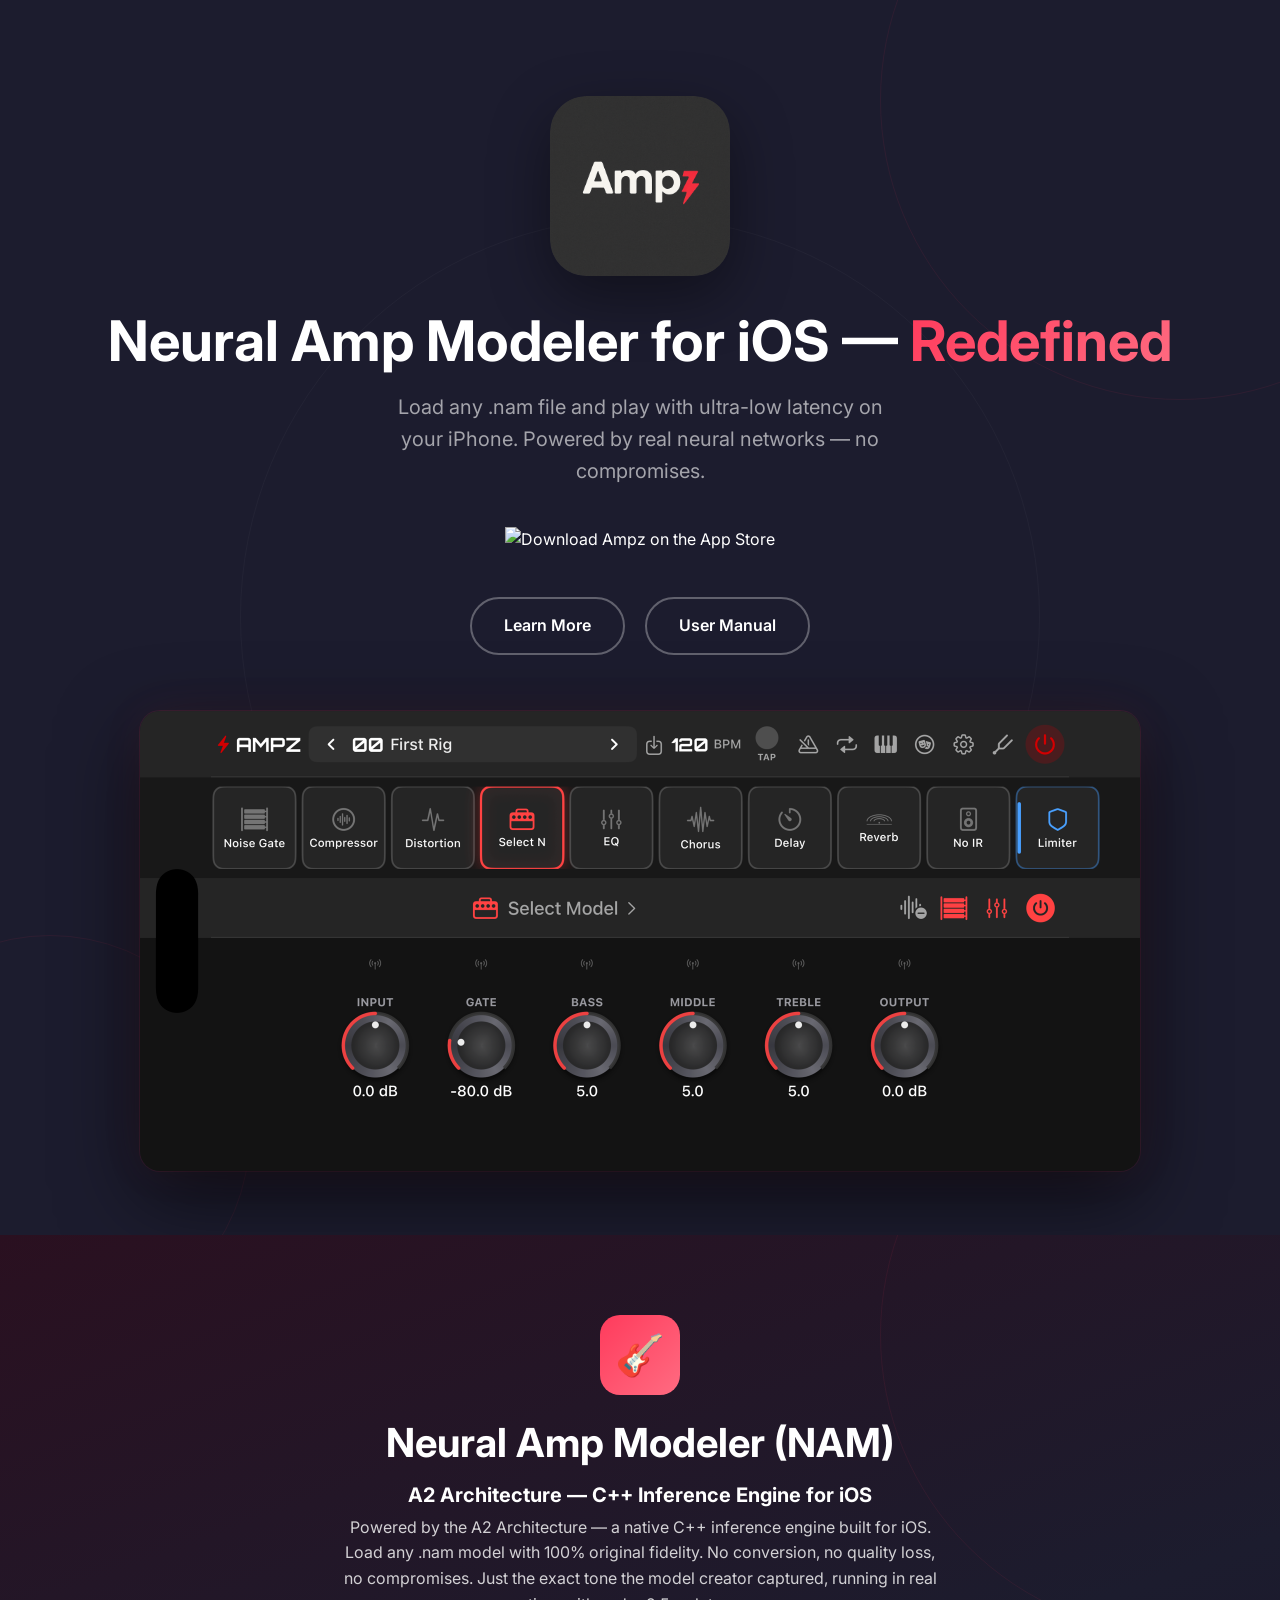
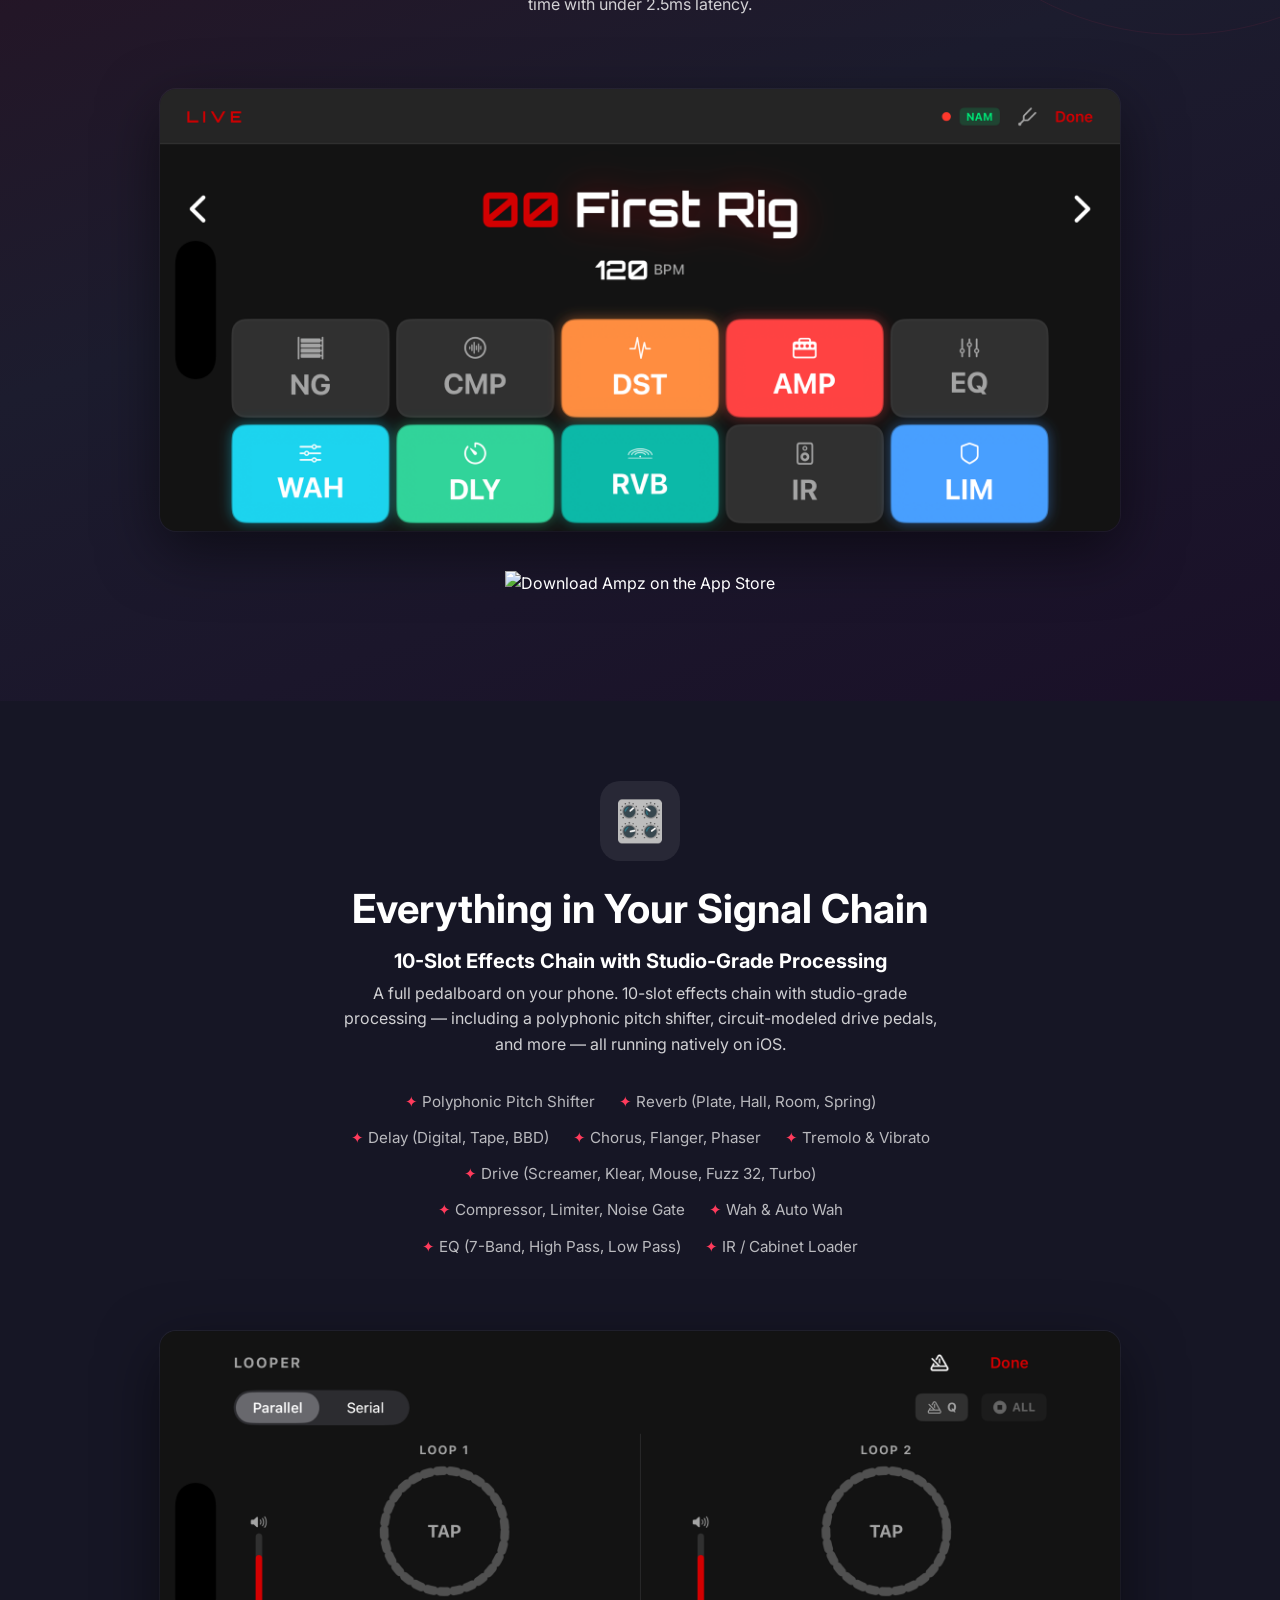
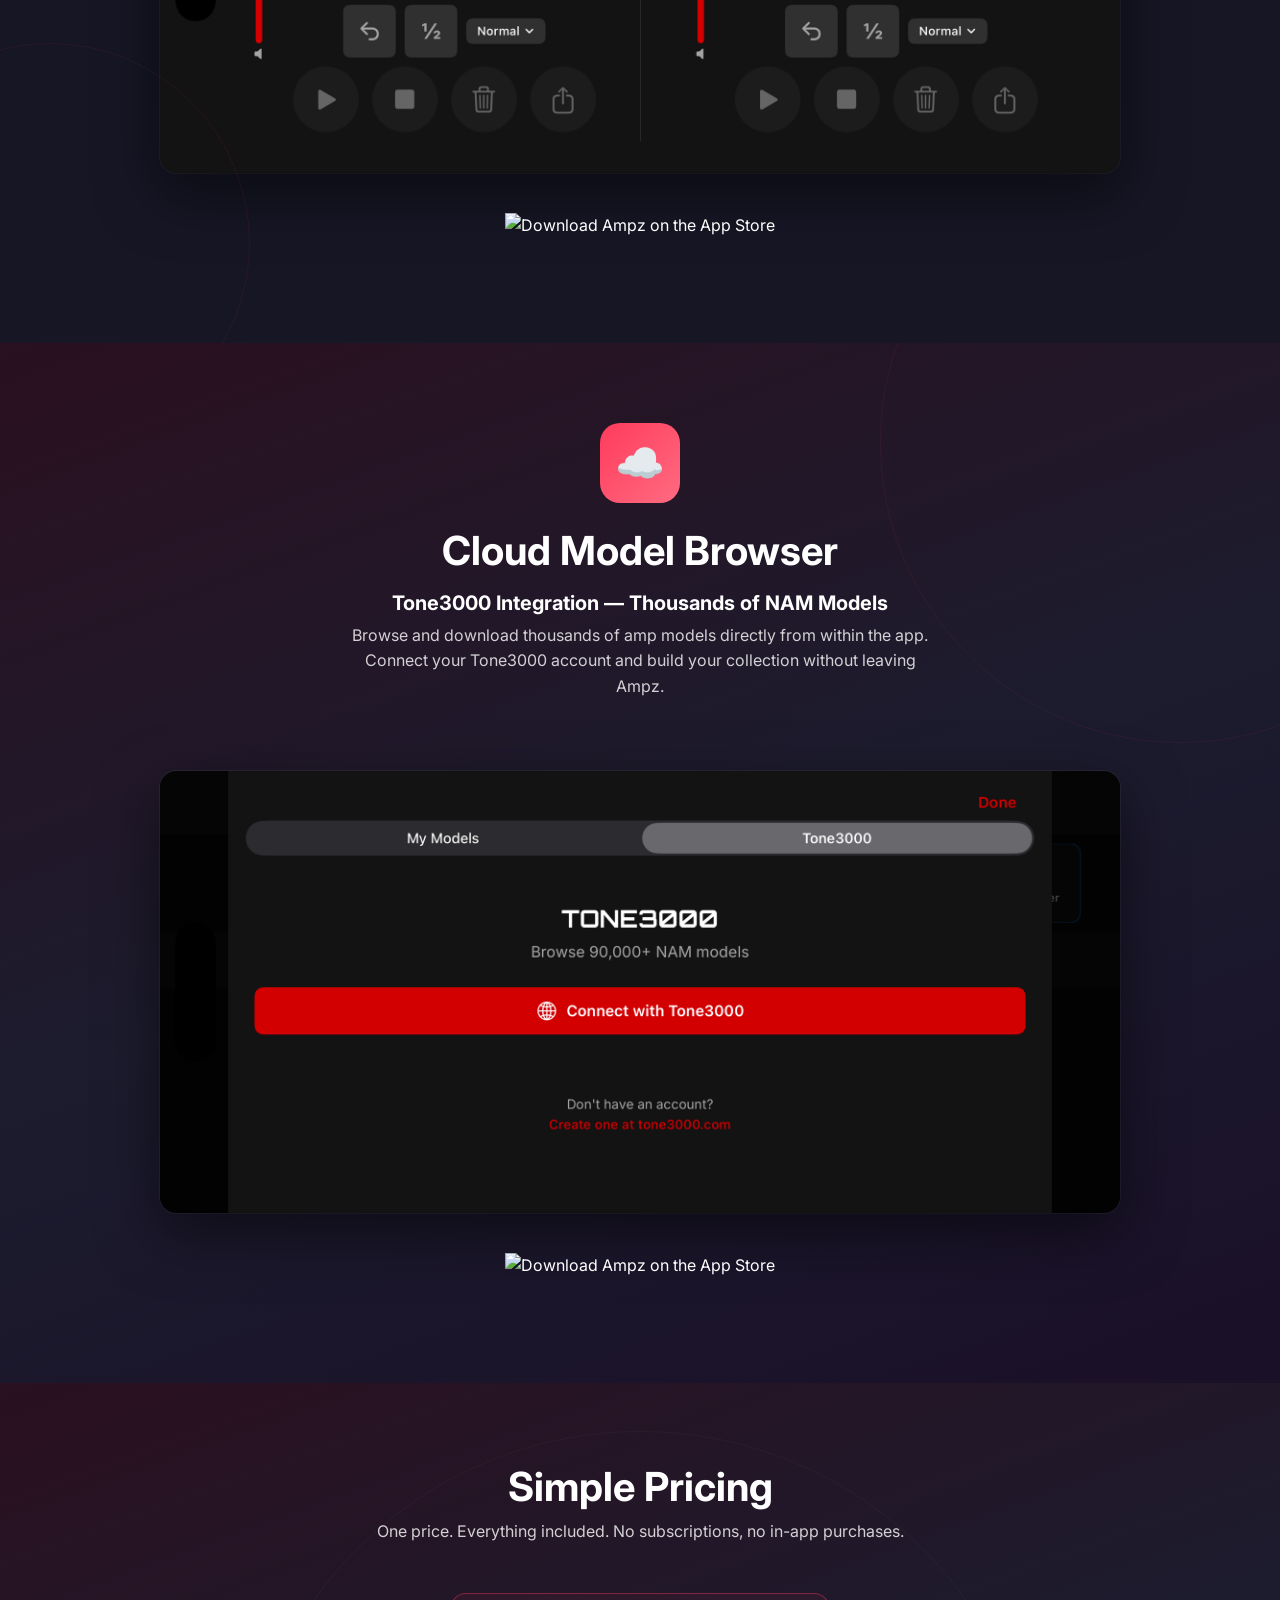
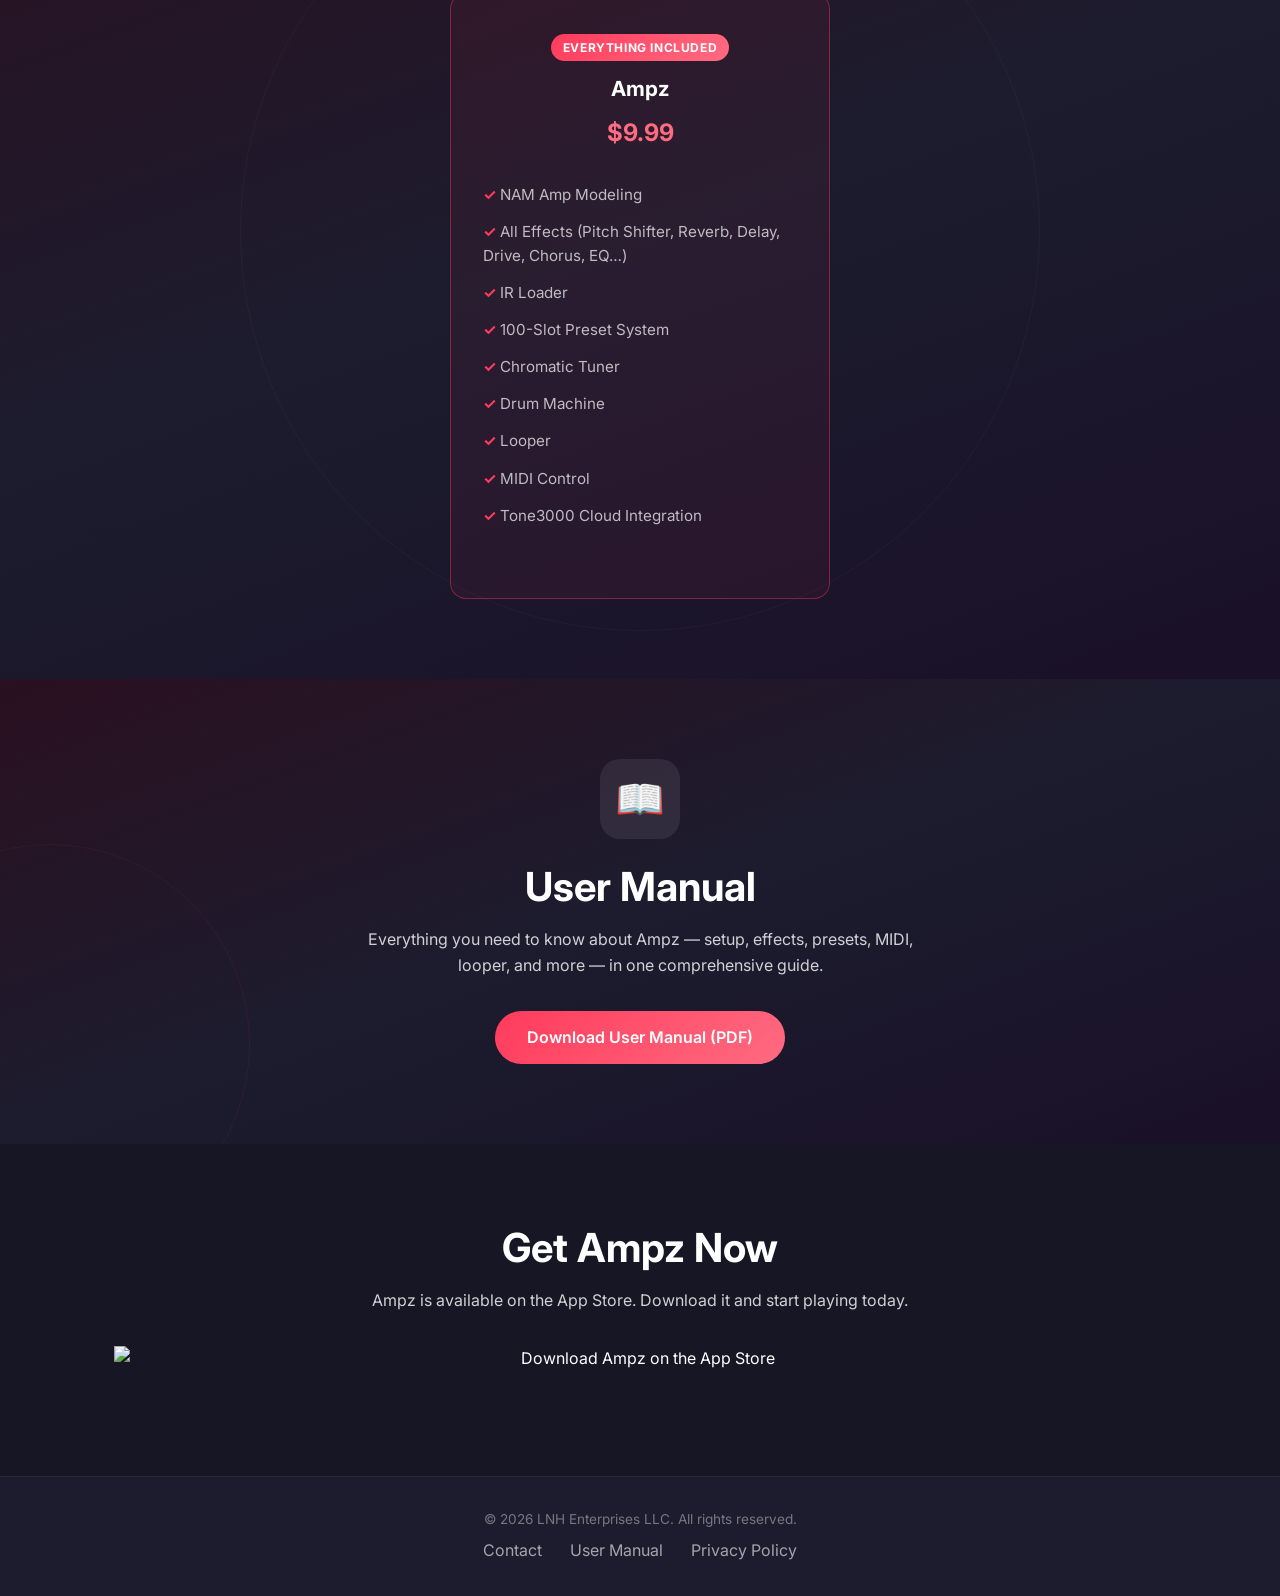
==== index.html @ 4de59033 "Replace all Coming Soon / Waitlist with App Store badge App is now live at https://apps.apple.com/us" ====
<!DOCTYPE html>
<html lang="en">
<head>
  <meta charset="UTF-8">
  <meta name="viewport" content="width=device-width, initial-scale=1.0">
  <title>Ampz — Neural Amp Modeler (NAM) for iOS</title>
  <meta name="description" content="Ampz brings the Neural Amp Modeler (NAM) to your iPhone. Load .nam files with ultra-low latency — real amp tones, real-time processing, no compromises. Available now on the App Store.">
  <link rel="canonical" href="https://www.ampz.app/">

  <!-- Open Graph -->
  <meta property="og:title" content="Ampz — Neural Amp Modeler (NAM) for iOS">
  <meta property="og:description" content="Run Neural Amp Modeler .nam files on your iPhone with ultra-low latency. Real amp tones, real-time processing. Available now on the App Store.">
  <meta property="og:type" content="website">
  <meta property="og:url" content="https://www.ampz.app/">
  <meta property="og:image" content="https://www.ampz.app/images/app-icon.png">
  <meta property="og:image:width" content="512">
  <meta property="og:image:height" content="512">
  <meta property="og:site_name" content="Ampz">

  <!-- Twitter Card -->
  <meta name="twitter:card" content="summary_large_image">
  <meta name="twitter:title" content="Ampz — Neural Amp Modeler (NAM) for iOS">
  <meta name="twitter:description" content="Run Neural Amp Modeler .nam files on your iPhone with ultra-low latency. Real amp tones, real-time processing. Available now on the App Store.">
  <meta name="twitter:image" content="https://www.ampz.app/images/app-icon.png">

  <!-- Structured Data -->
  <script type="application/ld+json">
  {
    "@context": "https://schema.org",
    "@type": "SoftwareApplication",
    "name": "Ampz",
    "operatingSystem": "iOS",
    "applicationCategory": "MultimediaApplication",
    "description": "Ampz is a Neural Amp Modeler (NAM) app for iPhone. Run .nam files in real time with sub-2.5ms latency. Full effects chain, presets, IR loader, and Tone3000 cloud integration.",
    "url": "https://www.ampz.app",
    "image": "https://www.ampz.app/images/app-icon.png",
    "author": {
      "@type": "Organization",
      "name": "LNH Enterprises LLC",
      "url": "https://www.ampz.app"
    },
    "offers": {
      "@type": "Offer",
      "availability": "https://schema.org/InStock",
      "url": "https://apps.apple.com/us/app/ampz-guitar/id6761513571",
      "price": "9.99",
      "priceCurrency": "USD"
    },
    "featureList": [
      "Neural Amp Modeler (NAM) with sub-2.5ms latency",
      "Polyphonic pitch shifter",
      "10-slot effects chain with studio-grade processing",
      "100-slot preset system",
      "IR/cabinet loader",
      "Tone3000 cloud integration",
      "Chromatic tuner",
      "MIDI control",
      "Drum machine",
      "Looper"
    ]
  }
  </script>

  <!-- Favicon -->
  <link rel="icon" type="image/x-icon" href="images/favicon.ico">
  <link rel="icon" type="image/png" sizes="32x32" href="images/favicon-32.png">
  <link rel="icon" type="image/png" sizes="16x16" href="images/favicon-16.png">
  <link rel="apple-touch-icon" href="images/apple-touch-icon.png">

  <!-- Fonts -->
  <link rel="preconnect" href="https://fonts.googleapis.com">
  <link rel="preconnect" href="https://fonts.gstatic.com" crossorigin>
  <link href="https://fonts.googleapis.com/css2?family=Inter:wght@400;600;700&display=swap" rel="stylesheet">

  <!-- Styles -->
  <link rel="stylesheet" href="css/style.css">
</head>
<body>

  <!-- ===== Header / Nav ===== -->
  <header>
    <nav aria-label="Main navigation">
      <a href="#features" class="sr-only">Skip to features</a>
    </nav>
  </header>

  <main>

  <!-- ===== Hero ===== -->
  <section class="hero">
    <div class="bg-circle bg-circle-1"></div>
    <div class="bg-circle bg-circle-2"></div>
    <div class="bg-circle bg-circle-3"></div>

    <div class="hero-content">
      <img src="images/app-icon.png" alt="Ampz — Neural Amp Modeler (NAM) iOS app icon" class="hero-logo">
      <h1>Neural Amp Modeler for iOS —&nbsp;<span class="accent">Redefined</span></h1>
      <p class="subtitle">Load any .nam file and play with ultra-low latency on your iPhone. Powered by real neural networks — no compromises.</p>
      <a href="https://apps.apple.com/us/app/ampz-guitar/id6761513571" target="_blank" style="display:inline-block; margin-bottom:12px;">
        <img src="https://developer.apple.com/assets/elements/badges/download-on-the-app-store.svg" alt="Download Ampz on the App Store" style="height:50px;">
      </a>
      <br>
      <a href="#features" class="btn btn-outline">Learn More</a>
      <a href="Ampz-User-Manual.pdf" class="btn btn-outline" target="_blank">User Manual</a>

      <div class="hero-screenshot">
        <img src="images/screenshots/main-view.png" alt="Ampz main interface showing 10-slot effects chain and NAM amp controls on iPhone" loading="eager" width="2000" height="920">
      </div>
    </div>
  </section>

  <!-- ===== Feature 1: NAM ===== -->
  <section id="features" class="feature feature-gradient">
    <div class="bg-circle bg-circle-1"></div>
    <div class="container">
      <div class="feature-icon">🎸</div>
      <h2>Neural Amp Modeler (NAM)</h2>
      <h3>A2 Architecture — C++ Inference Engine for iOS</h3>
      <p>Powered by the A2 Architecture — a native C++ inference engine built for iOS. Load any .nam model with 100% original fidelity. No conversion, no quality loss, no compromises. Just the exact tone the model creator captured, running in real time with under 2.5ms latency.</p>
      <div class="feature-screenshot">
        <img src="images/screenshots/performance-view.png" alt="Ampz performance view showing real-time latency meter and pedalboard grid" loading="lazy" width="2000" height="920">
      </div>
      <a href="https://apps.apple.com/us/app/ampz-guitar/id6761513571" target="_blank">
        <img src="https://developer.apple.com/assets/elements/badges/download-on-the-app-store.svg" alt="Download Ampz on the App Store" style="height:50px;">
      </a>
    </div>
  </section>

  <!-- ===== Feature 2: Signal Chain ===== -->
  <section class="feature feature-dark">
    <div class="bg-circle bg-circle-2"></div>
    <div class="container">
      <div class="feature-icon">🎛️</div>
      <h2>Everything in Your Signal Chain</h2>
      <h3>10-Slot Effects Chain with Studio-Grade Processing</h3>
      <p>A full pedalboard on your phone. 10-slot effects chain with studio-grade processing — including a polyphonic pitch shifter, circuit-modeled drive pedals, and more — all running natively on iOS.</p>
      <ul class="feature-list">
        <li>Polyphonic Pitch Shifter</li>
        <li>Reverb (Plate, Hall, Room, Spring)</li>
        <li>Delay (Digital, Tape, BBD)</li>
        <li>Chorus, Flanger, Phaser</li>
        <li>Tremolo &amp; Vibrato</li>
        <li>Drive (Screamer, Klear, Mouse, Fuzz 32, Turbo)</li>
        <li>Compressor, Limiter, Noise Gate</li>
        <li>Wah &amp; Auto Wah</li>
        <li>EQ (7-Band, High Pass, Low Pass)</li>
        <li>IR / Cabinet Loader</li>
      </ul>
      <div class="feature-screenshot">
        <img src="images/screenshots/looper-main-view.png" alt="Ampz looper with dual circular waveform display for recording and overdubbing" loading="lazy" width="2000" height="920">
      </div>
      <a href="https://apps.apple.com/us/app/ampz-guitar/id6761513571" target="_blank">
        <img src="https://developer.apple.com/assets/elements/badges/download-on-the-app-store.svg" alt="Download Ampz on the App Store" style="height:50px;">
      </a>
    </div>
  </section>

  <!-- ===== Feature 3: Tone3000 Cloud ===== -->
  <section class="feature feature-gradient">
    <div class="bg-circle bg-circle-1"></div>
    <div class="container">
      <div class="feature-icon">☁️</div>
      <h2>Cloud Model Browser</h2>
      <h3>Tone3000 Integration — Thousands of NAM Models</h3>
      <p>Browse and download thousands of amp models directly from within the app. Connect your Tone3000 account and build your collection without leaving Ampz.</p>
      <div class="feature-screenshot">
        <img src="images/screenshots/tone-3000-nam-login.png" alt="Ampz in-app Tone3000 browser for downloading NAM models and impulse responses" loading="lazy" width="2000" height="920">
      </div>
      <a href="https://apps.apple.com/us/app/ampz-guitar/id6761513571" target="_blank">
        <img src="https://developer.apple.com/assets/elements/badges/download-on-the-app-store.svg" alt="Download Ampz on the App Store" style="height:50px;">
      </a>
    </div>
  </section>

  <!-- ===== Pricing ===== -->
  <section class="pricing">
    <div class="bg-circle bg-circle-3"></div>
    <div class="container">
      <h2>Simple Pricing</h2>
      <p>One price. Everything included. No subscriptions, no in-app purchases.</p>

      <div class="pricing-grid">
        <div class="pricing-card featured">
          <span class="badge">Everything Included</span>
          <h3>Ampz</h3>
          <div class="price">$9.99</div>
          <ul>
            <li>NAM Amp Modeling</li>
            <li>All Effects (Pitch Shifter, Reverb, Delay, Drive, Chorus, EQ…)</li>
            <li>IR Loader</li>
            <li>100-Slot Preset System</li>
            <li>Chromatic Tuner</li>
            <li>Drum Machine</li>
            <li>Looper</li>
            <li>MIDI Control</li>
            <li>Tone3000 Cloud Integration</li>
          </ul>
        </div>
      </div>
    </div>
  </section>

  <!-- ===== User Manual ===== -->
  <section id="manual" class="manual">
    <div class="bg-circle bg-circle-2"></div>
    <div class="container">
      <div class="feature-icon">📖</div>
      <h2>User Manual</h2>
      <p>Everything you need to know about Ampz — setup, effects, presets, MIDI, looper, and more — in one comprehensive guide.</p>
      <a href="Ampz-User-Manual.pdf" class="btn btn-primary" target="_blank">Download User Manual (PDF)</a>
    </div>
  </section>

  <!-- ===== CTA ===== -->
  <section class="cta">
    <div class="container">
      <h2>Get Ampz Now</h2>
      <p>Ampz is available on the App Store. Download it and start playing today.</p>
      <a href="https://apps.apple.com/us/app/ampz-guitar/id6761513571" target="_blank">
        <img src="https://developer.apple.com/assets/elements/badges/download-on-the-app-store.svg" alt="Download Ampz on the App Store" style="height:50px;">
      </a>
    </div>
  </section>

  </main>

  <!-- ===== Footer ===== -->
  <footer class="footer">
    <p>&copy; 2026 LNH Enterprises LLC. All rights reserved.</p>
    <nav class="footer-links" aria-label="Footer navigation">
      <a href="mailto:jonathan@ampz.app">Contact</a>
      <a href="Ampz-User-Manual.pdf" target="_blank">User Manual</a>
      <a href="privacy.html">Privacy Policy</a>
    </nav>
  </footer>

</body>
</html>
---- css/style.css ----
/* ===== Screen Reader Only (SEO/Accessibility) ===== */
.sr-only {
  position: absolute;
  width: 1px;
  height: 1px;
  padding: 0;
  margin: -1px;
  overflow: hidden;
  clip: rect(0, 0, 0, 0);
  white-space: nowrap;
  border: 0;
}

/* ===== Reset & Base ===== */
*, *::before, *::after {
  margin: 0;
  padding: 0;
  box-sizing: border-box;
}

html {
  scroll-behavior: smooth;
  -webkit-text-size-adjust: 100%;
}

body {
  font-family: 'Inter', -apple-system, BlinkMacSystemFont, 'Segoe UI', sans-serif;
  background: #1C1C2E;
  color: #ffffff;
  line-height: 1.6;
  overflow-x: hidden;
}

a {
  color: inherit;
  text-decoration: none;
}

img {
  max-width: 100%;
  height: auto;
  display: block;
}

/* ===== Typography ===== */
h1, h2, h3 {
  font-weight: 700;
  line-height: 1.2;
}

h1 {
  font-size: clamp(2rem, 5vw, 3.5rem);
}

h2 {
  font-size: clamp(1.5rem, 4vw, 2.5rem);
  margin-bottom: 1rem;
}

h3 {
  font-size: 1.25rem;
  margin-bottom: 0.5rem;
}

p {
  color: rgba(255, 255, 255, 0.8);
  max-width: 600px;
}

/* ===== Layout ===== */
.container {
  max-width: 1100px;
  margin: 0 auto;
  padding: 0 1.5rem;
}

section {
  position: relative;
  padding: 5rem 0;
  overflow: hidden;
}

/* ===== Decorative Background Circles ===== */
.bg-circle {
  position: absolute;
  border-radius: 50%;
  border: 1px solid rgba(255, 59, 92, 0.08);
  pointer-events: none;
}

.bg-circle-1 {
  width: 600px;
  height: 600px;
  top: -200px;
  right: -200px;
}

.bg-circle-2 {
  width: 400px;
  height: 400px;
  bottom: -100px;
  left: -150px;
}

.bg-circle-3 {
  width: 800px;
  height: 800px;
  top: 50%;
  left: 50%;
  transform: translate(-50%, -50%);
  border-color: rgba(255, 255, 255, 0.03);
}

/* ===== Buttons ===== */
.btn {
  display: inline-block;
  padding: 0.875rem 2rem;
  border-radius: 50px;
  font-weight: 600;
  font-size: 1rem;
  transition: transform 0.2s, box-shadow 0.2s;
  cursor: pointer;
  border: none;
}

.btn:hover {
  transform: translateY(-2px);
  box-shadow: 0 8px 25px rgba(255, 59, 92, 0.3);
}

.btn-primary {
  background: linear-gradient(135deg, #FF3B5C, #FF6B81);
  color: #fff;
}

.btn-outline {
  background: transparent;
  border: 2px solid rgba(255, 255, 255, 0.3);
  color: #fff;
}

.btn-outline:hover {
  border-color: #FF3B5C;
  box-shadow: 0 8px 25px rgba(255, 59, 92, 0.15);
}

/* ===== Hero Section ===== */
.hero {
  min-height: 100vh;
  display: flex;
  align-items: center;
  justify-content: center;
  text-align: center;
  padding: 6rem 1.5rem 4rem;
}

.hero-content {
  position: relative;
  z-index: 1;
}

.hero-logo {
  width: 180px;
  height: auto;
  margin: 0 auto 2rem;
  border-radius: 36px;
  box-shadow: 0 20px 60px rgba(0, 0, 0, 0.4);
}

.hero h1 {
  margin-bottom: 1rem;
}

.hero h1 .accent {
  background: linear-gradient(135deg, #FF3B5C, #FF6B81);
  -webkit-background-clip: text;
  -webkit-text-fill-color: transparent;
  background-clip: text;
}

.hero .subtitle {
  font-size: clamp(1rem, 2.5vw, 1.25rem);
  color: rgba(255, 255, 255, 0.6);
  margin-bottom: 2.5rem;
  max-width: 500px;
  margin-left: auto;
  margin-right: auto;
}

.hero .btn {
  margin: 0.5rem;
}

/* ===== Feature Sections ===== */
.feature {
  text-align: center;
}

.feature .container {
  display: flex;
  flex-direction: column;
  align-items: center;
}

.feature-icon {
  width: 80px;
  height: 80px;
  border-radius: 20px;
  display: flex;
  align-items: center;
  justify-content: center;
  margin-bottom: 1.5rem;
  font-size: 2.5rem;
}

.feature p {
  margin: 0 auto 2rem;
  text-align: center;
}

/* Feature — Red gradient background */
.feature-gradient {
  background: linear-gradient(160deg, #2a1020 0%, #1C1C2E 50%, #1a1028 100%);
}

.feature-gradient .feature-icon {
  background: linear-gradient(135deg, #FF3B5C, #FF6B81);
}

/* Feature — Dark background */
.feature-dark {
  background: #161625;
}

.feature-dark .feature-icon {
  background: rgba(255, 255, 255, 0.08);
}

.feature-list {
  list-style: none;
  display: flex;
  flex-wrap: wrap;
  justify-content: center;
  gap: 0.75rem 1.5rem;
  margin-bottom: 2rem;
  max-width: 600px;
}

.feature-list li {
  color: rgba(255, 255, 255, 0.7);
  font-size: 0.95rem;
}

.feature-list li::before {
  content: "✦ ";
  color: #FF3B5C;
}

/* ===== Pricing Section ===== */
.pricing {
  background: linear-gradient(160deg, #2a1020 0%, #1C1C2E 50%, #1a1028 100%);
  text-align: center;
}

.pricing h2 {
  margin-bottom: 0.5rem;
}

.pricing > .container > p {
  margin: 0 auto 3rem;
  text-align: center;
}

.pricing-grid {
  display: flex;
  justify-content: center;
  gap: 1.5rem;
  max-width: 700px;
  margin: 0 auto;
}

.pricing-card {
  flex: 0 1 380px;
  background: rgba(255, 255, 255, 0.04);
  border: 1px solid rgba(255, 255, 255, 0.08);
  border-radius: 16px;
  padding: 2.5rem 2rem;
  transition: border-color 0.3s;
}

.pricing-card:hover {
  border-color: rgba(255, 59, 92, 0.3);
}

.pricing-card.featured {
  border-color: rgba(255, 59, 92, 0.4);
  background: rgba(255, 59, 92, 0.06);
}

.pricing-card h3 {
  font-size: 1.3rem;
  margin-bottom: 0.75rem;
}

.pricing-card .price {
  font-size: 1.5rem;
  font-weight: 700;
  color: #FF6B81;
  margin-bottom: 1.5rem;
}

.pricing-card ul {
  list-style: none;
  text-align: left;
  margin-bottom: 1.5rem;
}

.pricing-card ul li {
  padding: 0.4rem 0;
  color: rgba(255, 255, 255, 0.7);
  font-size: 0.95rem;
}

.pricing-card ul li::before {
  content: "✓ ";
  color: #FF3B5C;
  font-weight: 700;
}

.pricing-card .badge {
  display: inline-block;
  background: linear-gradient(135deg, #FF3B5C, #FF6B81);
  color: #fff;
  font-size: 0.75rem;
  font-weight: 700;
  padding: 0.25rem 0.75rem;
  border-radius: 50px;
  text-transform: uppercase;
  letter-spacing: 0.05em;
  margin-bottom: 1rem;
}

/* ===== User Manual Section ===== */
.manual {
  text-align: center;
  background: linear-gradient(160deg, #2a1020 0%, #1C1C2E 50%, #1a1028 100%);
}

.manual .container {
  display: flex;
  flex-direction: column;
  align-items: center;
}

.manual .feature-icon {
  background: rgba(255, 255, 255, 0.08);
}

.manual p {
  margin: 0 auto 2rem;
  text-align: center;
}

/* ===== CTA Section ===== */
.cta {
  text-align: center;
  padding: 5rem 1.5rem;
  background: #161625;
}

.cta h2 {
  margin-bottom: 1rem;
}

.cta p {
  margin: 0 auto 2rem;
  text-align: center;
}

/* ===== Footer ===== */
.footer {
  text-align: center;
  padding: 2rem 1.5rem;
  border-top: 1px solid rgba(255, 255, 255, 0.06);
  background: #1C1C2E;
}

.footer p {
  font-size: 0.85rem;
  color: rgba(255, 255, 255, 0.4);
  margin: 0 auto;
}

.footer a {
  color: rgba(255, 255, 255, 0.6);
  transition: color 0.2s;
}

.footer a:hover {
  color: #FF6B81;
}

.footer .footer-links {
  margin-top: 0.5rem;
}

.footer .footer-links a {
  margin: 0 0.75rem;
}

/* ===== Privacy Policy Page ===== */
.privacy-page {
  padding: 4rem 1.5rem;
  min-height: 100vh;
}

.privacy-page h1 {
  margin-bottom: 0.5rem;
}

.privacy-page .effective-date {
  color: rgba(255, 255, 255, 0.4);
  font-size: 0.9rem;
  margin-bottom: 3rem;
}

.privacy-page h2 {
  font-size: 1.4rem;
  margin-top: 2.5rem;
  margin-bottom: 0.75rem;
}

.privacy-page p,
.privacy-page li {
  color: rgba(255, 255, 255, 0.75);
  max-width: 700px;
  margin-bottom: 1rem;
}

.privacy-page ul {
  padding-left: 1.5rem;
  margin-bottom: 1rem;
}

.privacy-page a {
  color: #FF6B81;
}

.privacy-page a:hover {
  text-decoration: underline;
}

.back-link {
  display: inline-block;
  margin-bottom: 2rem;
  color: rgba(255, 255, 255, 0.5);
  font-size: 0.9rem;
}

.back-link:hover {
  color: #FF6B81;
}

/* ===== Screenshot Styling ===== */
.hero-screenshot,
.feature-screenshot {
  width: 100%;
  max-width: 960px;
  margin: 2.5rem auto;
}

.hero-screenshot img,
.feature-screenshot img {
  width: 100%;
  height: auto;
  border-radius: 16px;
  box-shadow:
    0 20px 60px rgba(0, 0, 0, 0.5),
    0 0 0 1px rgba(255, 255, 255, 0.06);
}

.hero-screenshot {
  max-width: 1000px;
  margin-top: 3rem;
  margin-bottom: 0;
}

.hero-screenshot img {
  border-radius: 20px;
  box-shadow:
    0 25px 80px rgba(0, 0, 0, 0.6),
    0 0 40px rgba(255, 59, 92, 0.08),
    0 0 0 1px rgba(255, 59, 92, 0.12);
}

/* ===== Responsive ===== */
@media (max-width: 768px) {
  section {
    padding: 3.5rem 0;
  }

  .hero {
    min-height: auto;
    padding: 5rem 1.5rem 3rem;
  }

  .hero-logo {
    width: 130px;
    border-radius: 28px;
  }

  .pricing-grid {
    grid-template-columns: 1fr;
    max-width: 400px;
  }

  .feature-list {
    flex-direction: column;
    align-items: center;
  }

  .hero-screenshot,
  .feature-screenshot {
    margin: 1.5rem auto;
  }

  .hero-screenshot img,
  .feature-screenshot img {
    border-radius: 12px;
  }
}
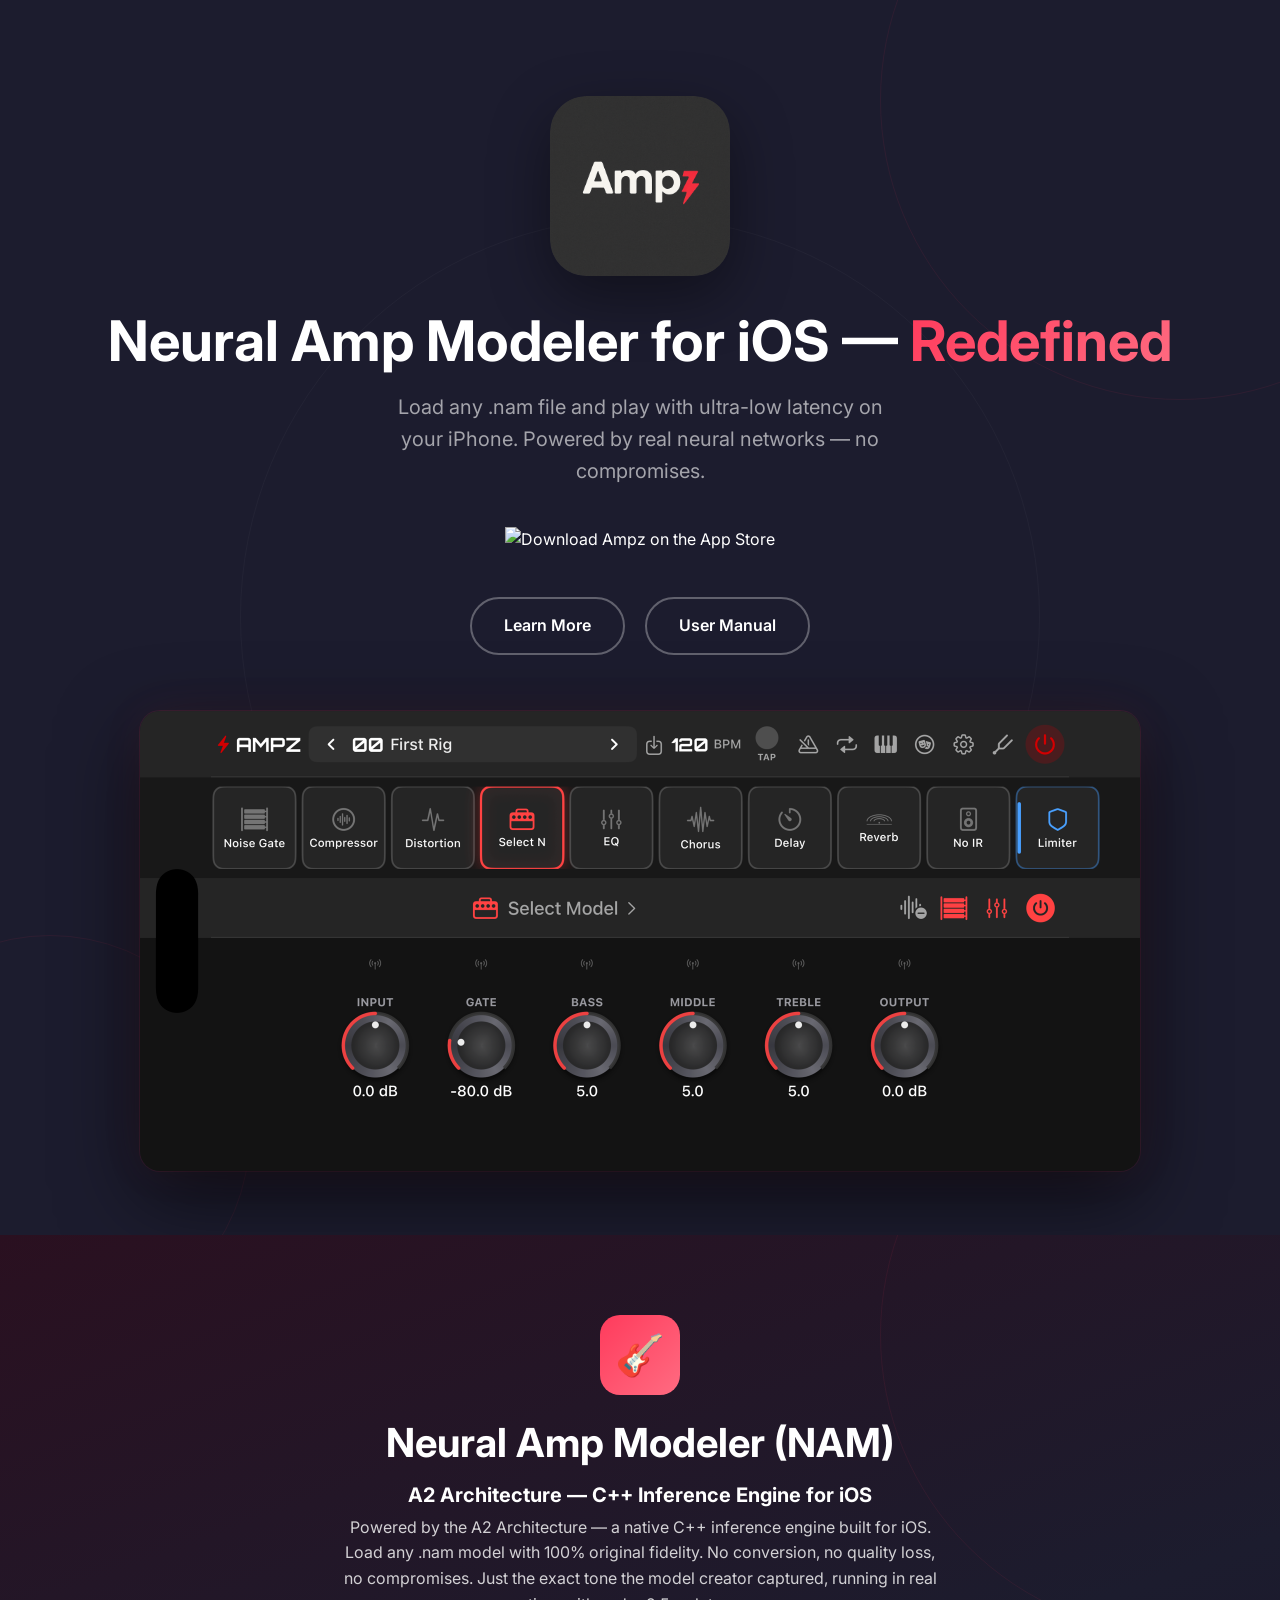
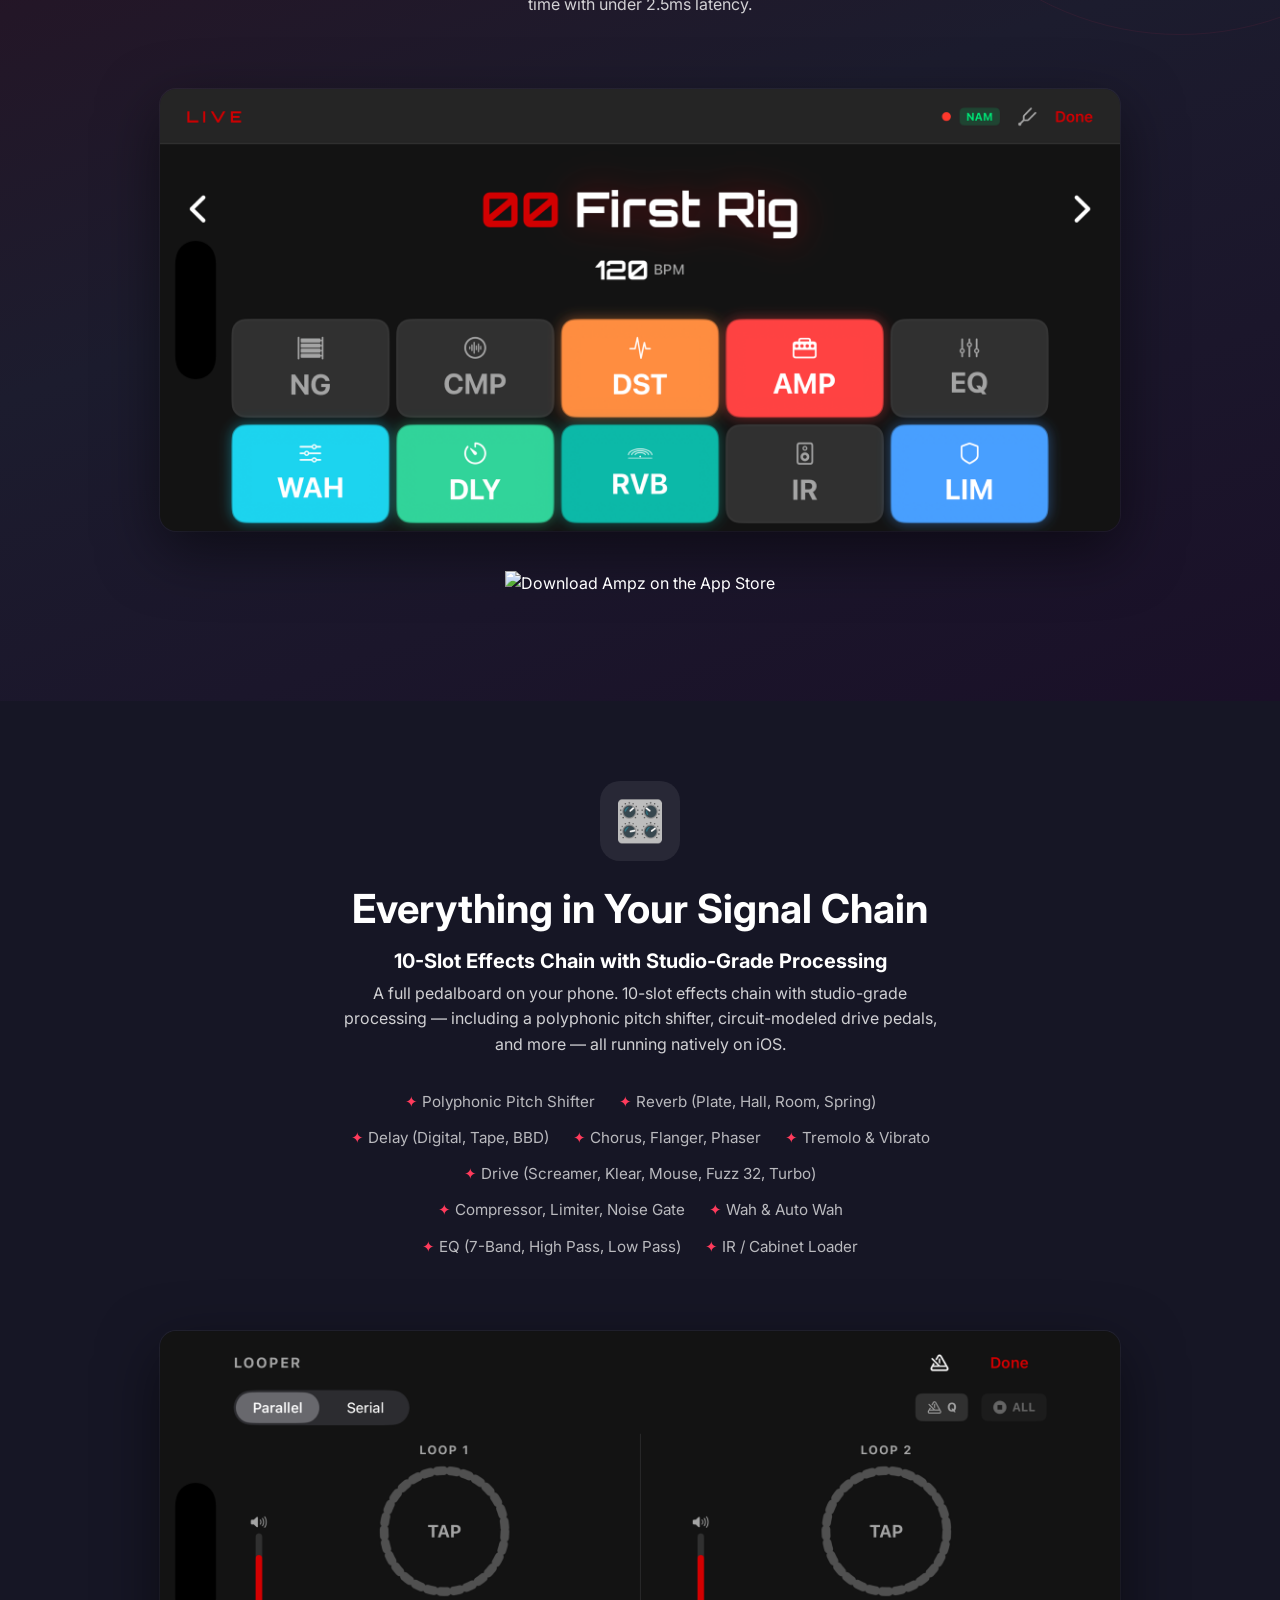
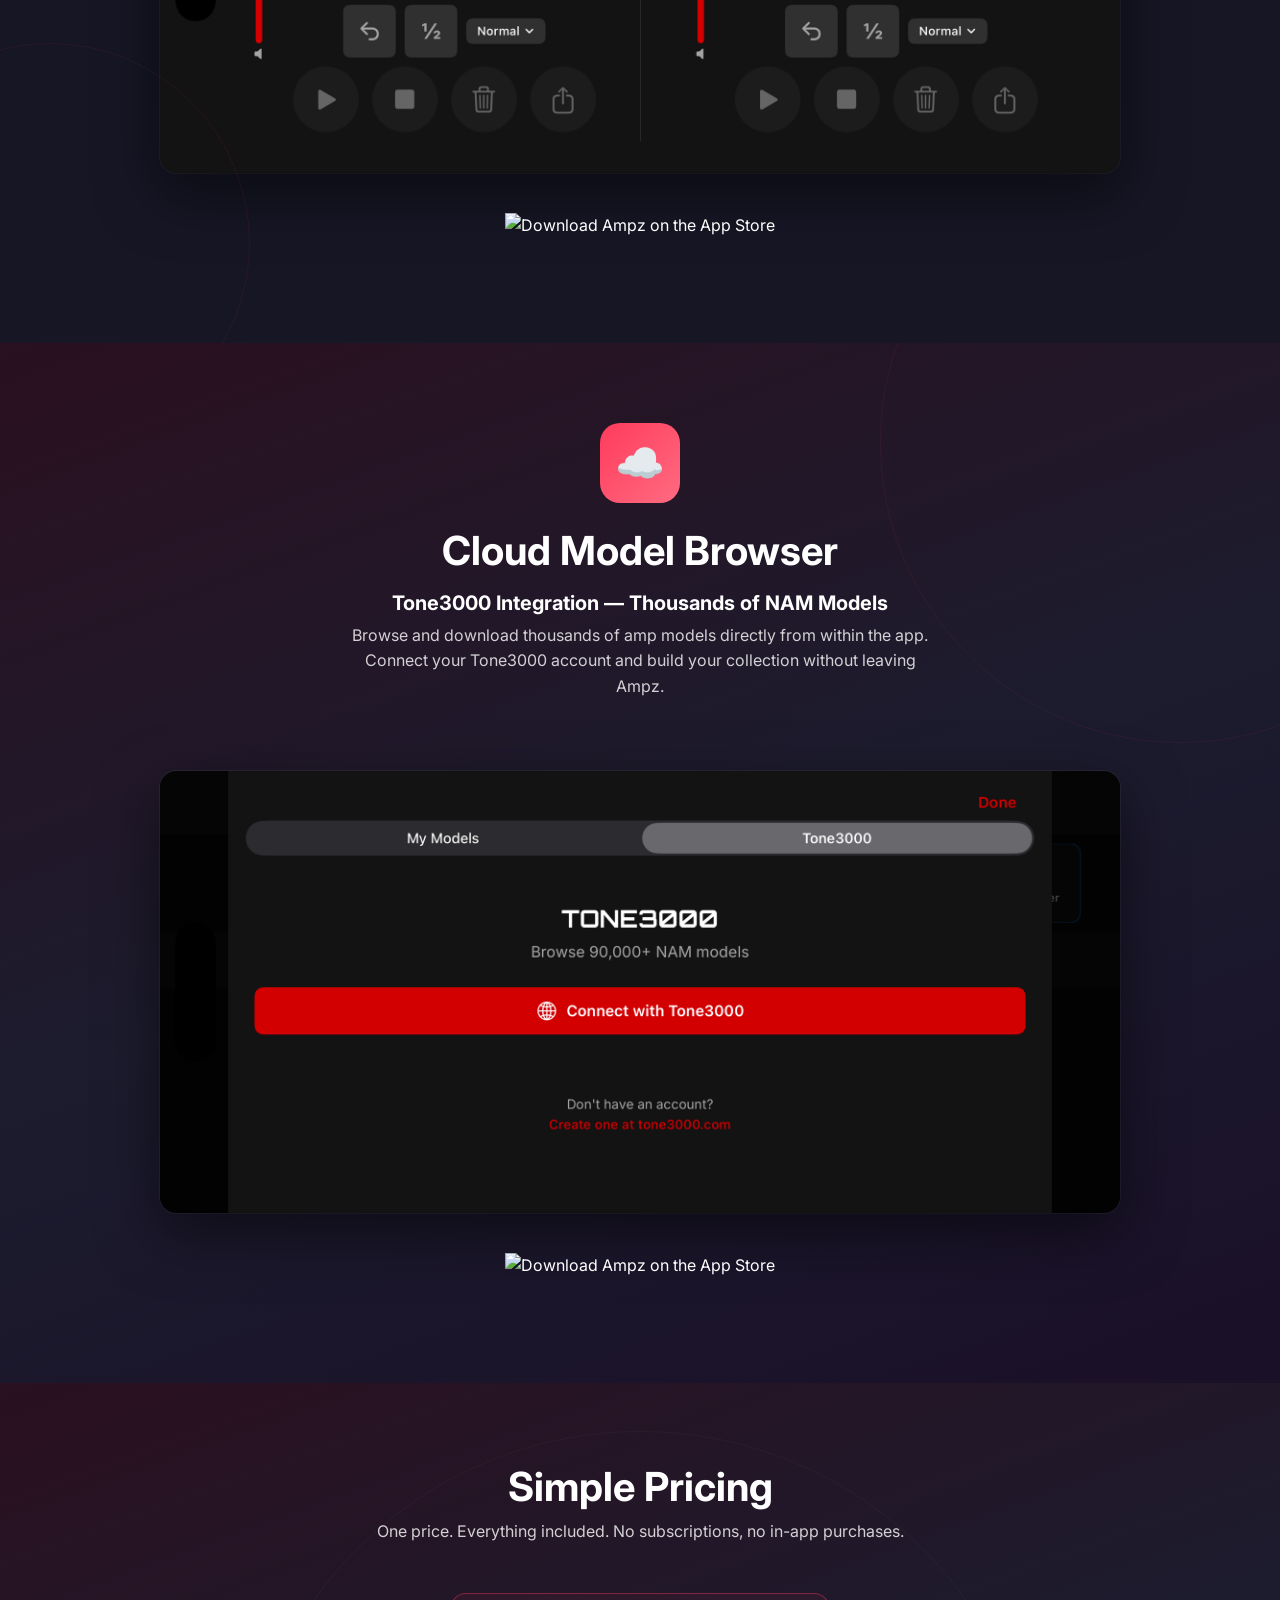
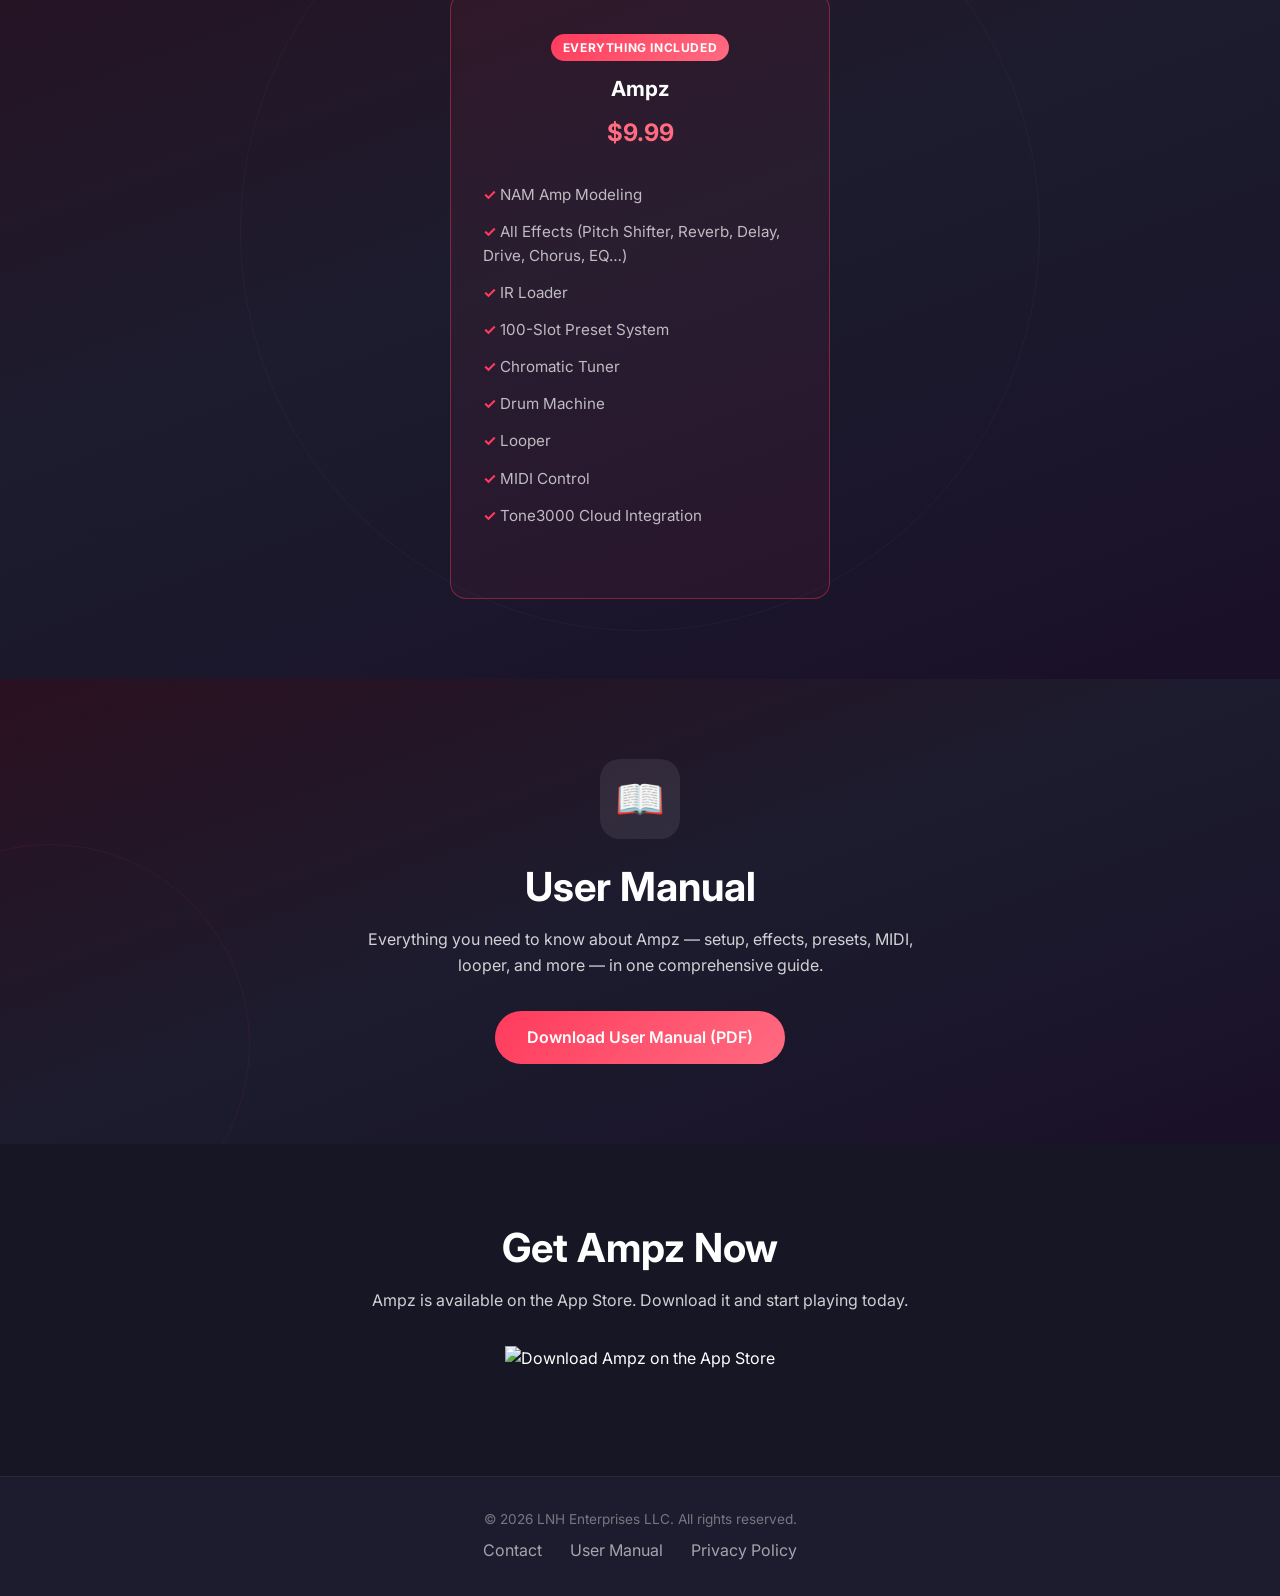
==== commit 21c1b800: "Fix CTA App Store badge centering Co-Authored-By: Claude Opus 4.6 (1M context) <noreply@anthropic.co" ====
--- a/index.html
+++ b/index.html
@@ -216,8 +216,8 @@
     <div class="container">
       <h2>Get Ampz Now</h2>
       <p>Ampz is available on the App Store. Download it and start playing today.</p>
-      <a href="https://apps.apple.com/us/app/ampz-guitar/id6761513571" target="_blank">
-        <img src="https://developer.apple.com/assets/elements/badges/download-on-the-app-store.svg" alt="Download Ampz on the App Store" style="height:50px;">
+      <a href="https://apps.apple.com/us/app/ampz-guitar/id6761513571" target="_blank" style="display:block; text-align:center; margin:0 auto;">
+        <img src="https://developer.apple.com/assets/elements/badges/download-on-the-app-store.svg" alt="Download Ampz on the App Store" style="height:50px; display:inline-block;">
       </a>
     </div>
   </section>
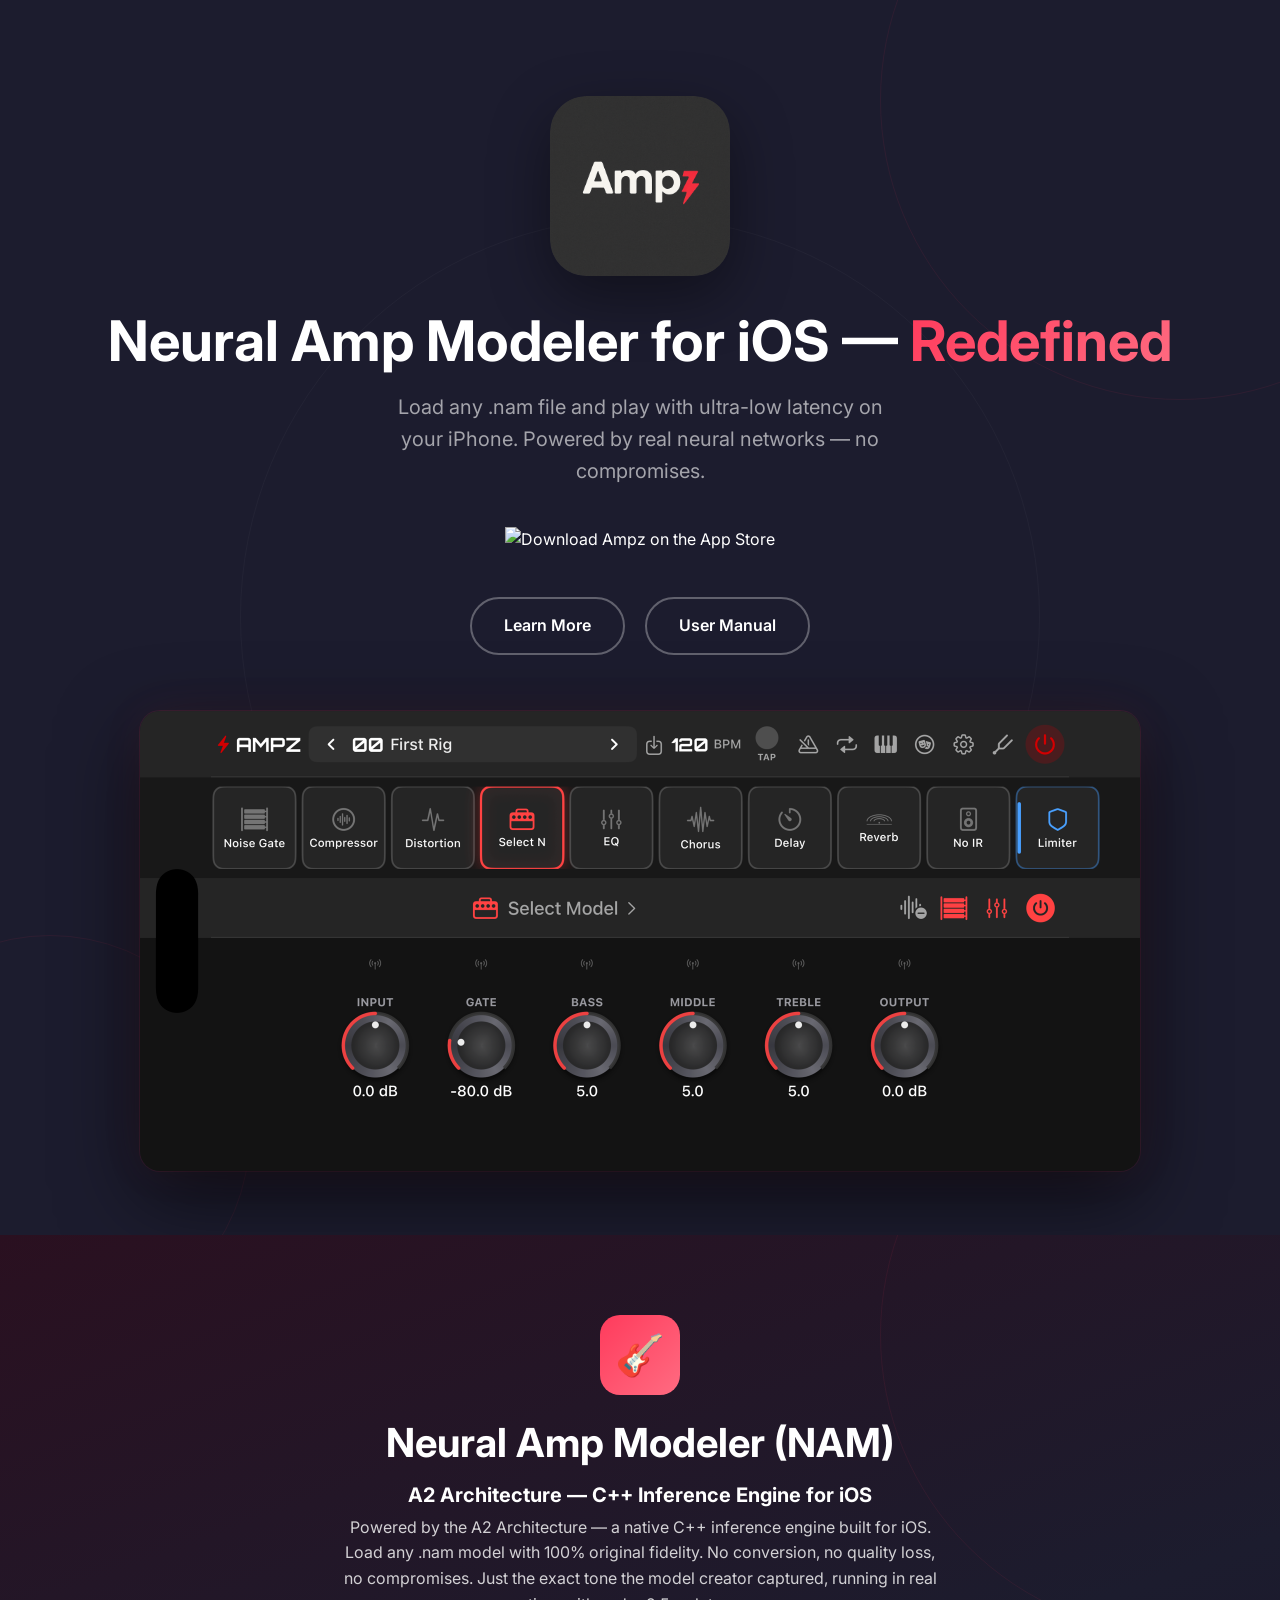
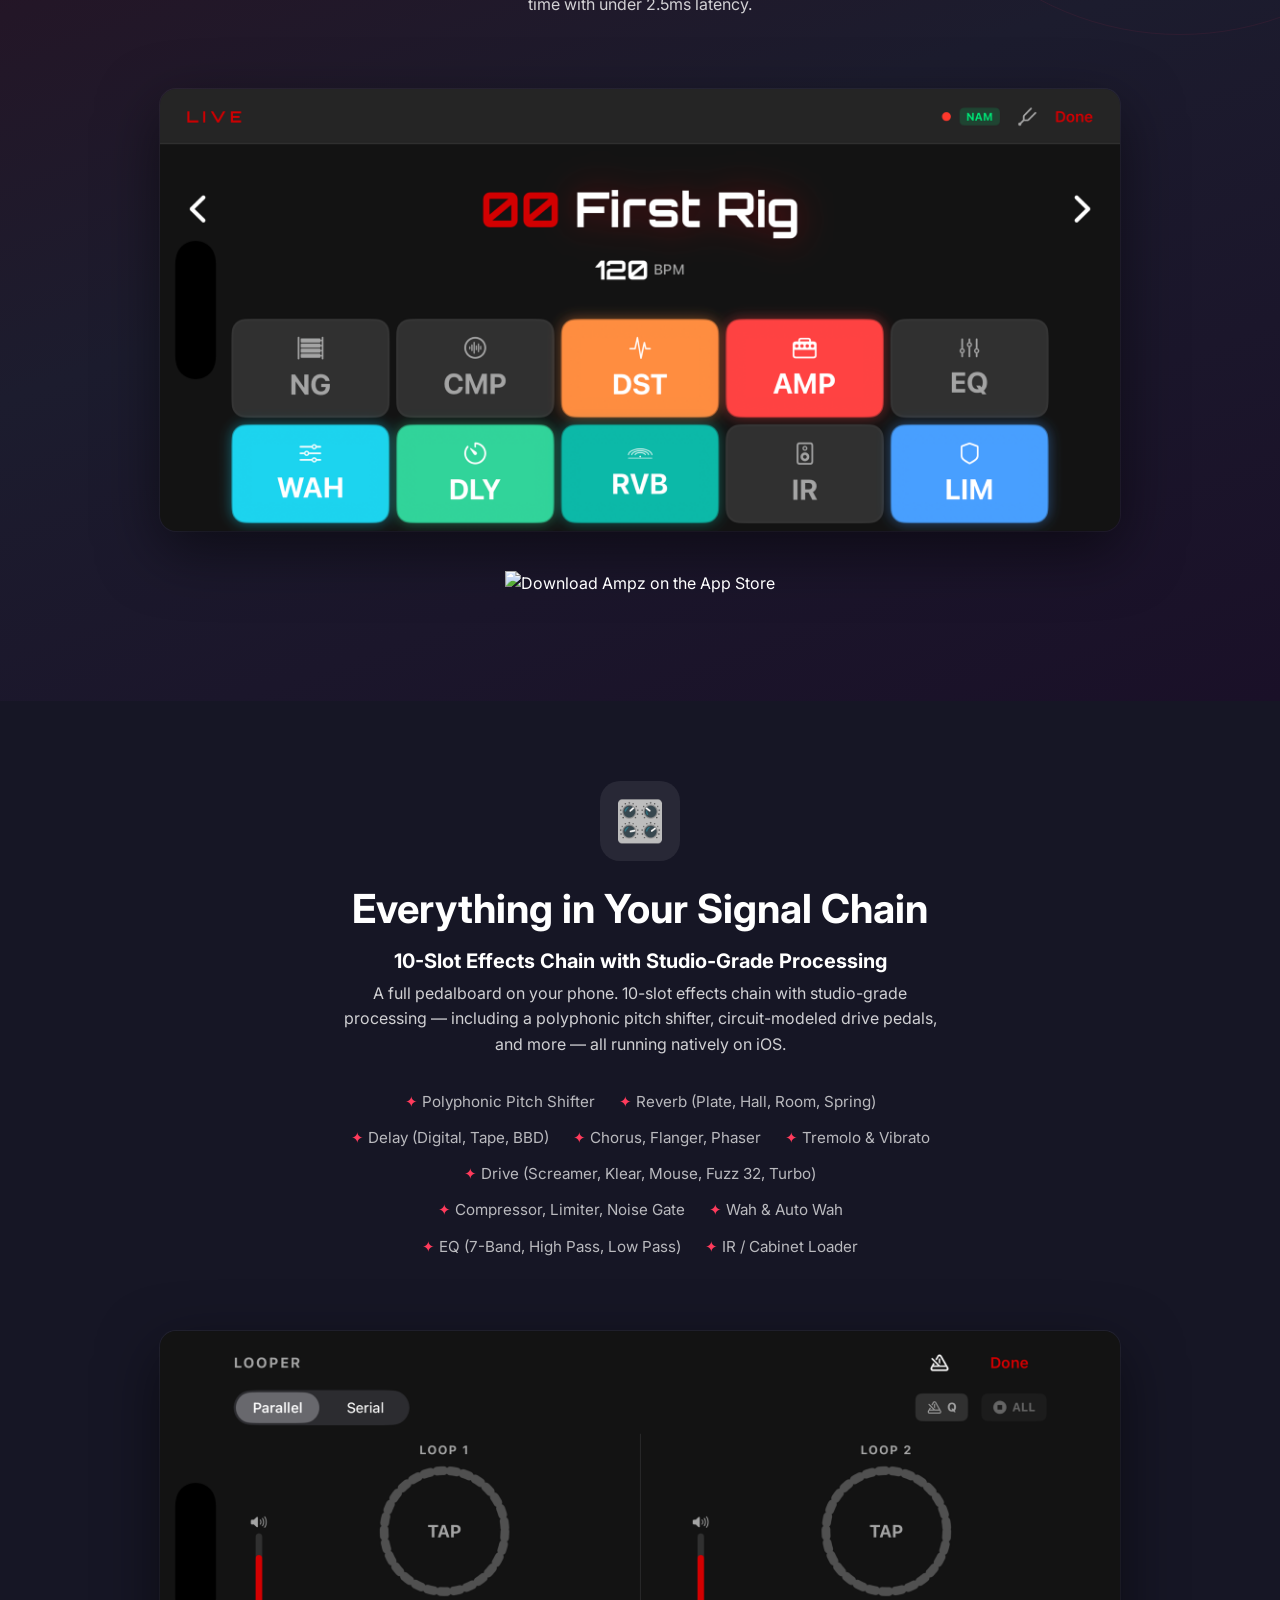
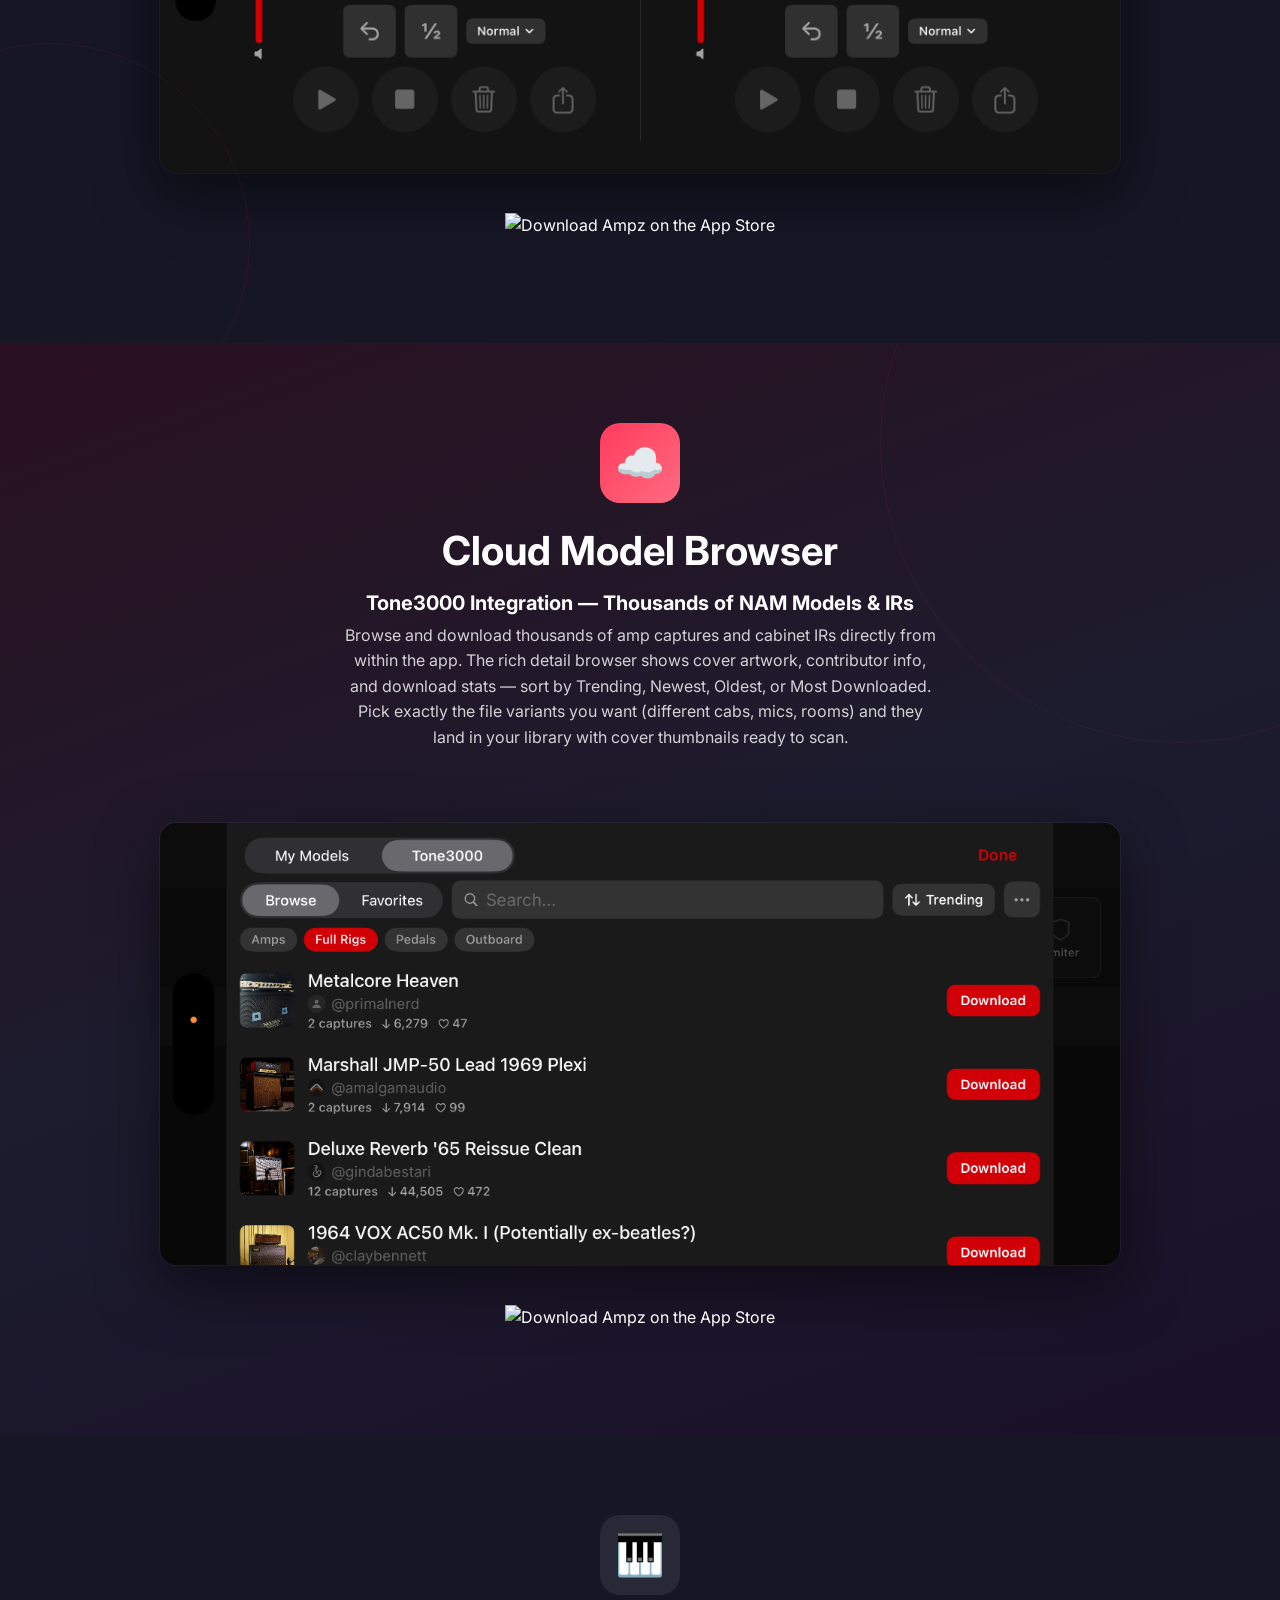
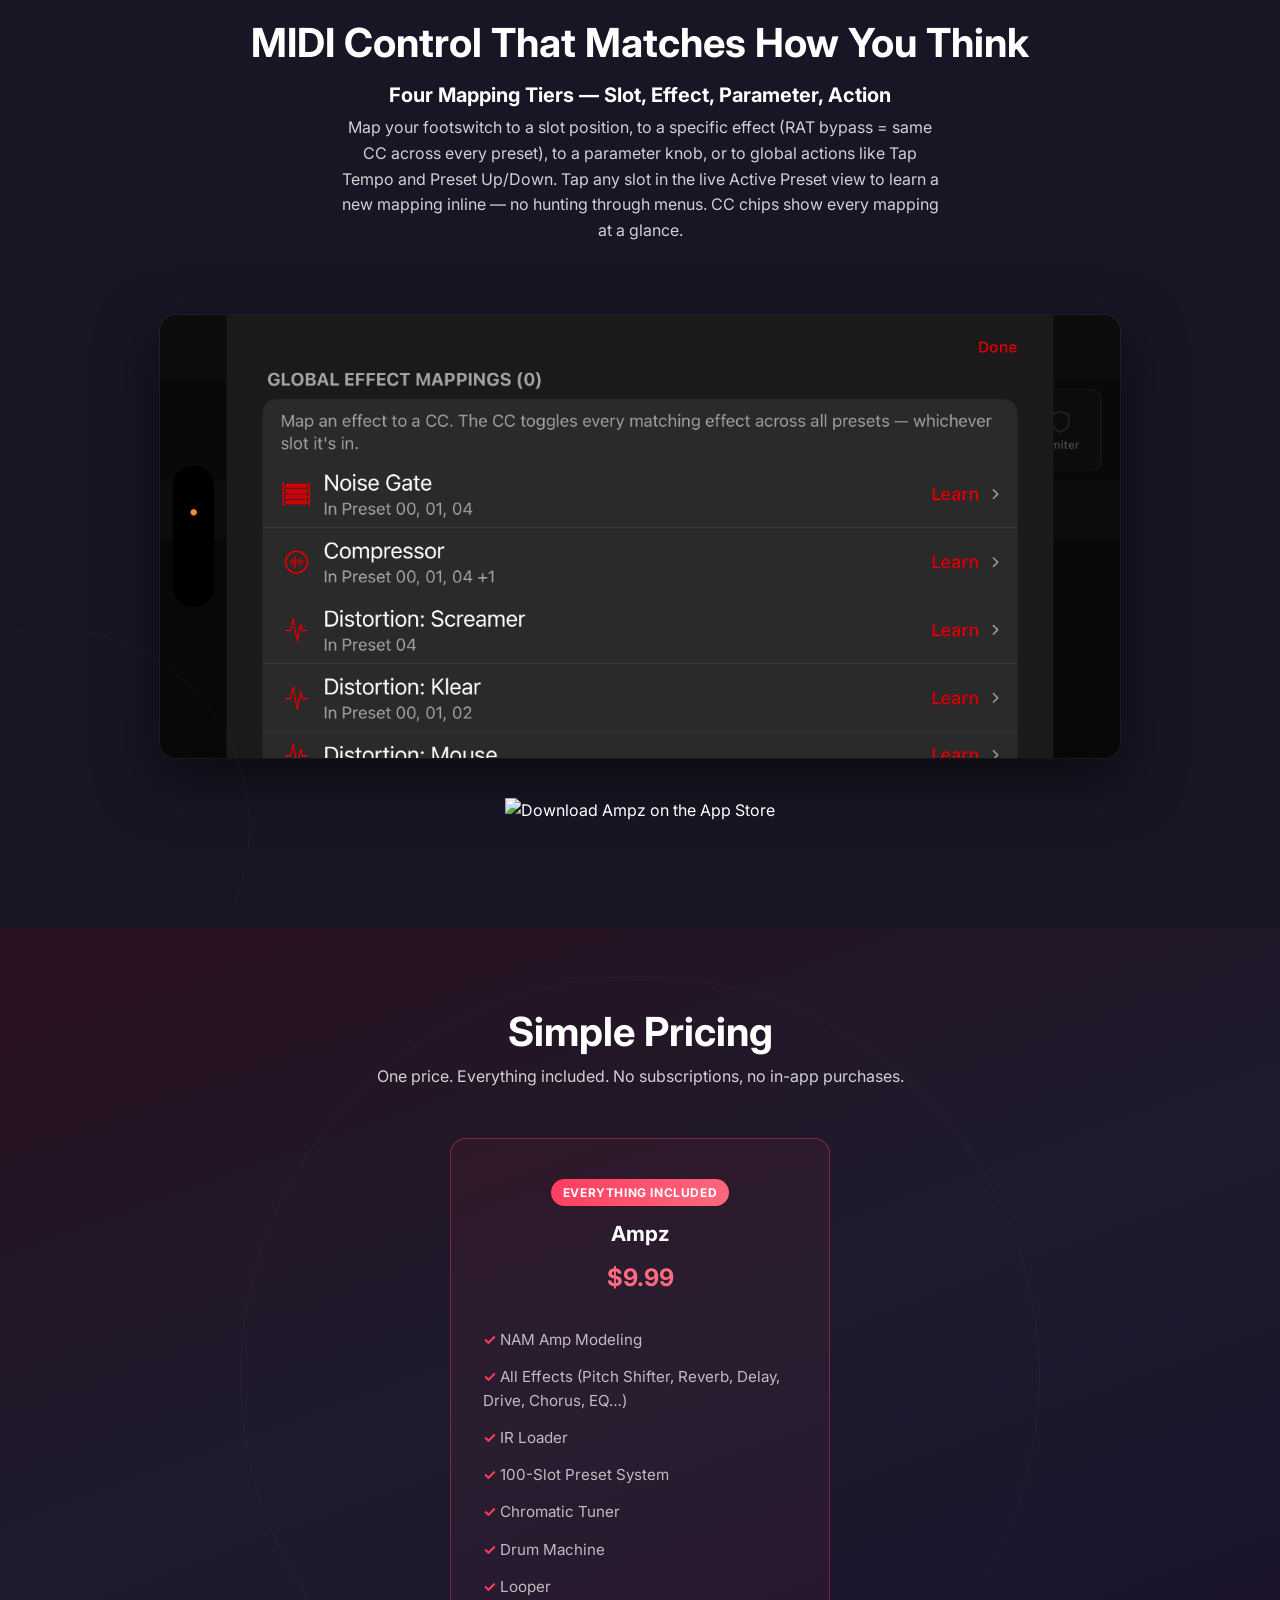
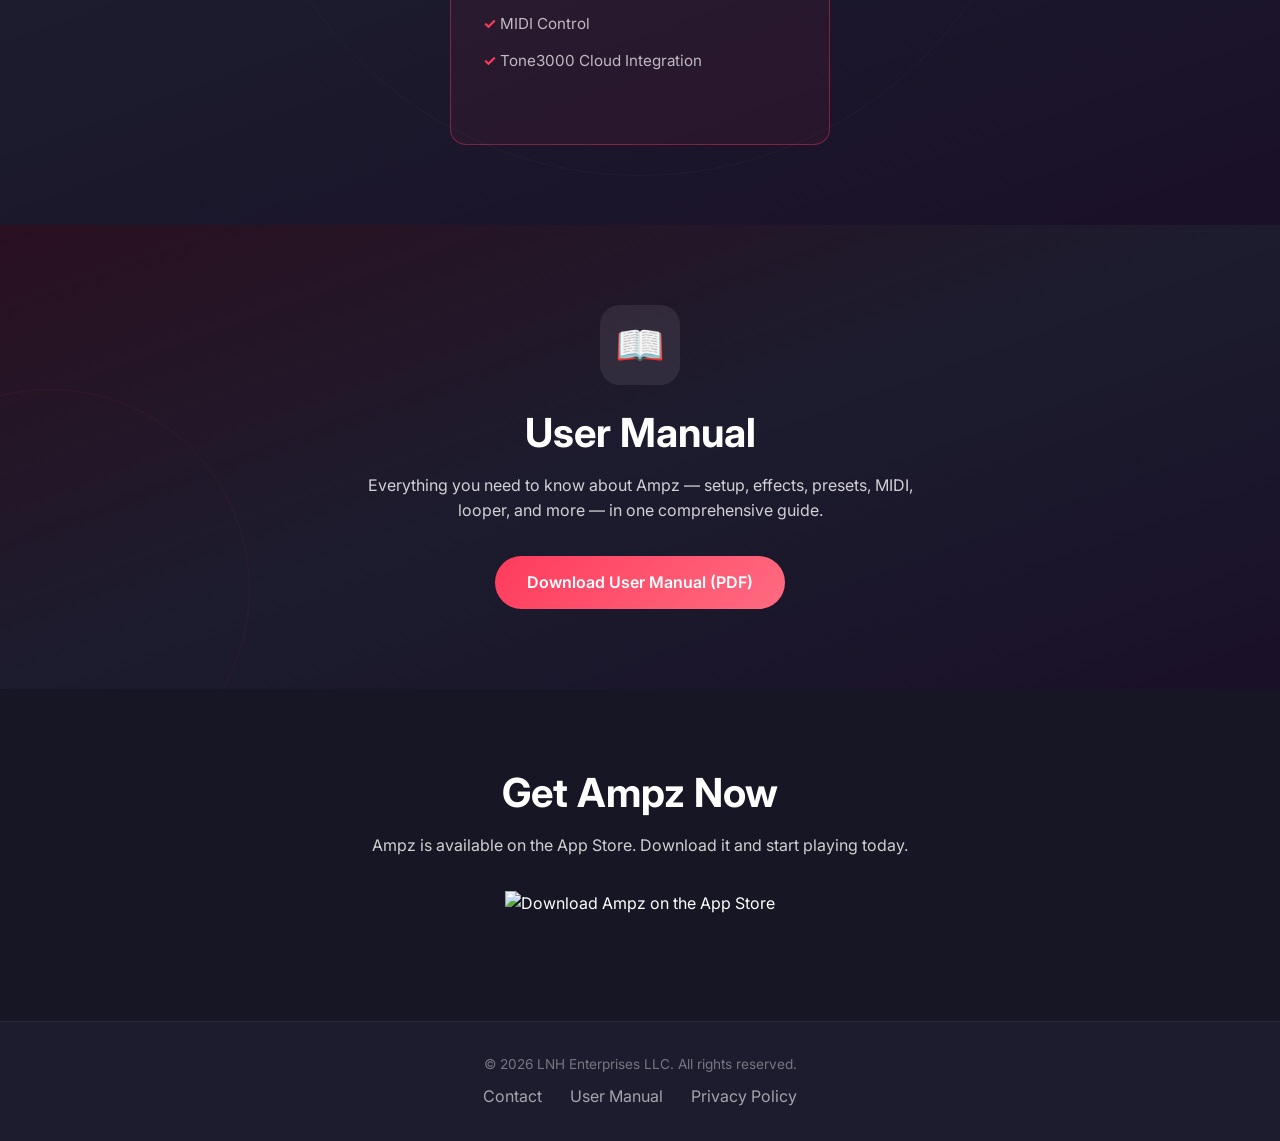
==== commit d6d6ab17: "Add MIDI feature section + refresh Tone3000 copy and manual PDF Adds a new "MIDI Control" feature se" ====
--- a/index.html
+++ b/index.html
@@ -52,9 +52,9 @@
       "10-slot effects chain with studio-grade processing",
       "100-slot preset system",
       "IR/cabinet loader",
-      "Tone3000 cloud integration",
+      "Tone3000 cloud integration with rich detail browser",
       "Chromatic tuner",
-      "MIDI control",
+      "MIDI control with slot, per-effect, and global action mappings",
       "Drum machine",
       "Looper"
     ]
@@ -161,10 +161,27 @@
     <div class="container">
       <div class="feature-icon">☁️</div>
       <h2>Cloud Model Browser</h2>
-      <h3>Tone3000 Integration — Thousands of NAM Models</h3>
-      <p>Browse and download thousands of amp models directly from within the app. Connect your Tone3000 account and build your collection without leaving Ampz.</p>
-      <div class="feature-screenshot">
-        <img src="images/screenshots/tone-3000-nam-login.png" alt="Ampz in-app Tone3000 browser for downloading NAM models and impulse responses" loading="lazy" width="2000" height="920">
+      <h3>Tone3000 Integration — Thousands of NAM Models &amp; IRs</h3>
+      <p>Browse and download thousands of amp captures and cabinet IRs directly from within the app. The rich detail browser shows cover artwork, contributor info, and download stats — sort by Trending, Newest, Oldest, or Most Downloaded. Pick exactly the file variants you want (different cabs, mics, rooms) and they land in your library with cover thumbnails ready to scan.</p>
+      <div class="feature-screenshot">
+        <img src="images/screenshots/tone-3000-nam-list.png" alt="Ampz in-app Tone3000 browser showing NAM captures with cover artwork and download stats" loading="lazy" width="2000" height="920">
+      </div>
+      <a href="https://apps.apple.com/us/app/ampz-guitar/id6761513571" target="_blank">
+        <img src="https://developer.apple.com/assets/elements/badges/download-on-the-app-store.svg" alt="Download Ampz on the App Store" style="height:50px;">
+      </a>
+    </div>
+  </section>
+
+  <!-- ===== Feature 4: MIDI ===== -->
+  <section class="feature feature-dark">
+    <div class="bg-circle bg-circle-2"></div>
+    <div class="container">
+      <div class="feature-icon">🎹</div>
+      <h2>MIDI Control That Matches How You Think</h2>
+      <h3>Four Mapping Tiers — Slot, Effect, Parameter, Action</h3>
+      <p>Map your footswitch to a slot position, to a specific effect (RAT bypass = same CC across every preset), to a parameter knob, or to global actions like Tap Tempo and Preset Up/Down. Tap any slot in the live Active Preset view to learn a new mapping inline — no hunting through menus. CC chips show every mapping at a glance.</p>
+      <div class="feature-screenshot">
+        <img src="images/screenshots/midi-global-effect-mappings.png" alt="Ampz MIDI Global Effect Mappings — map a CC to any effect algorithm across all presets" loading="lazy" width="2000" height="920">
       </div>
       <a href="https://apps.apple.com/us/app/ampz-guitar/id6761513571" target="_blank">
         <img src="https://developer.apple.com/assets/elements/badges/download-on-the-app-store.svg" alt="Download Ampz on the App Store" style="height:50px;">
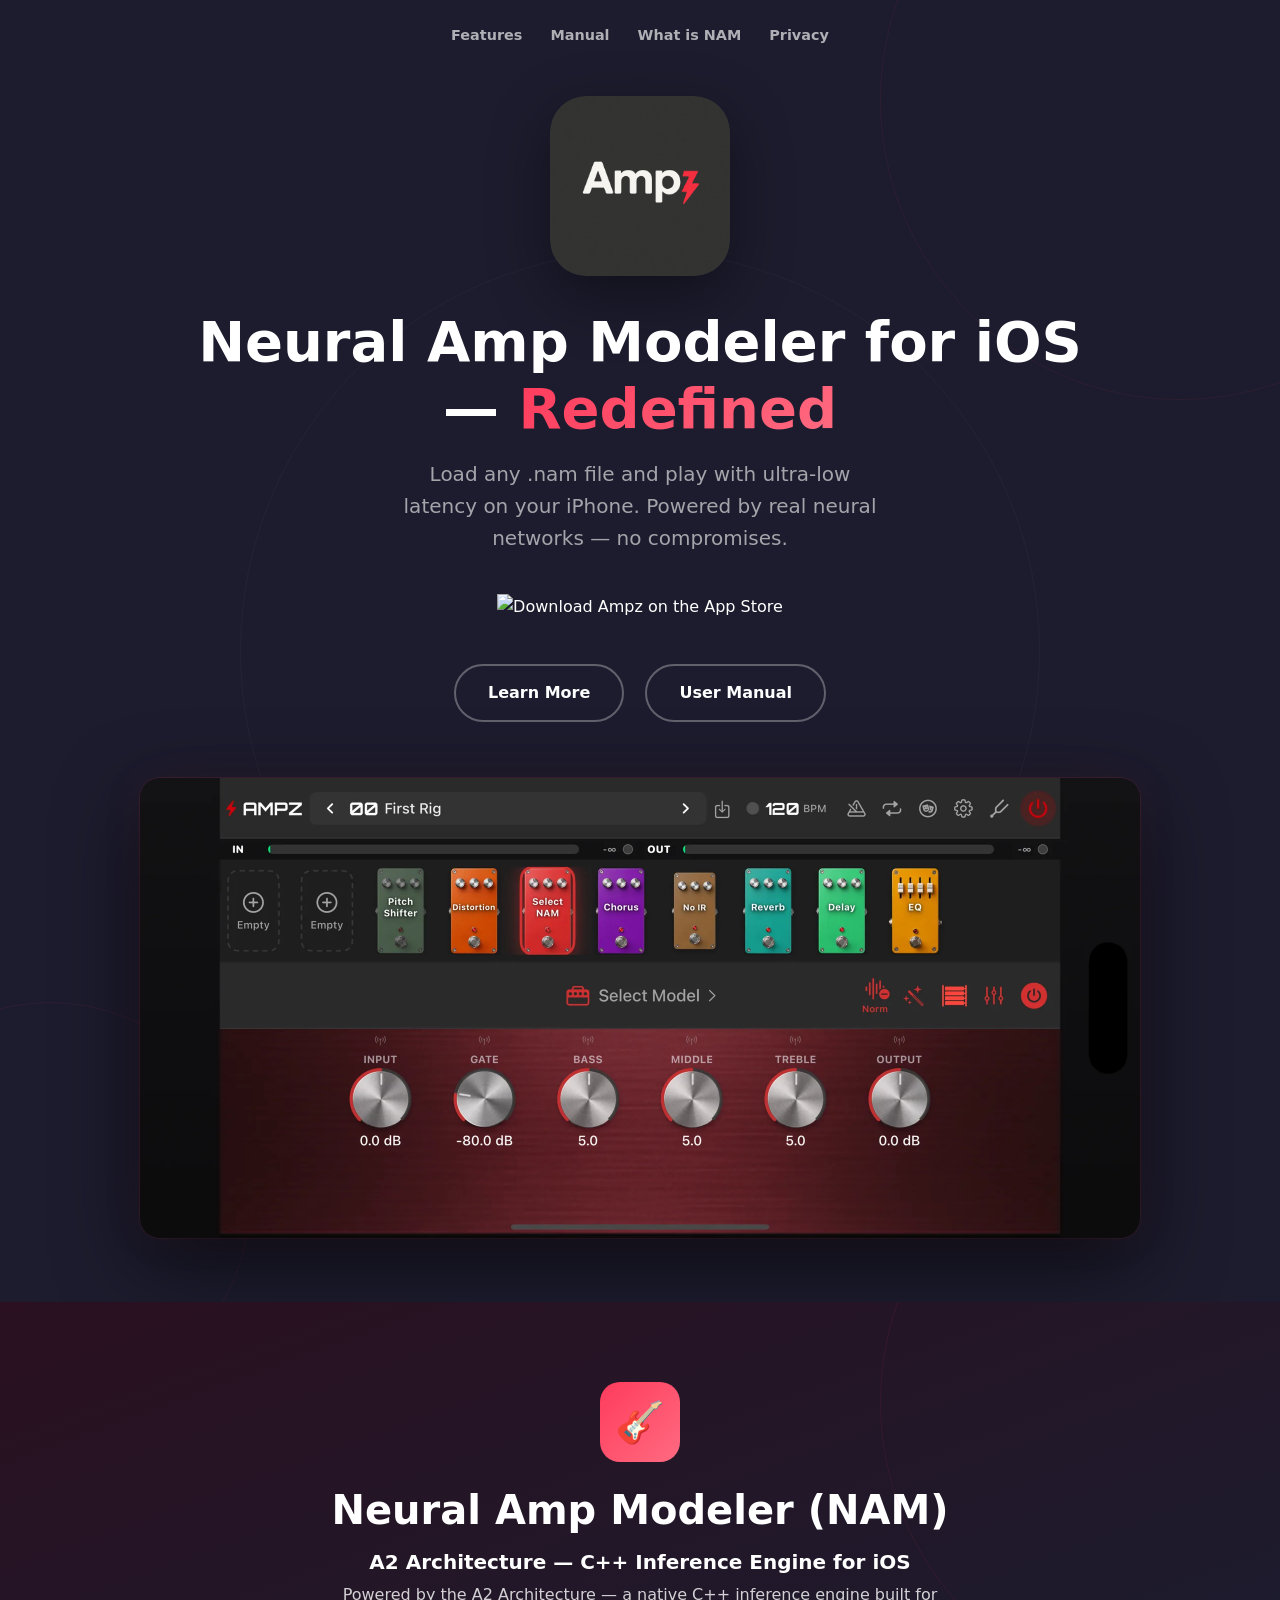
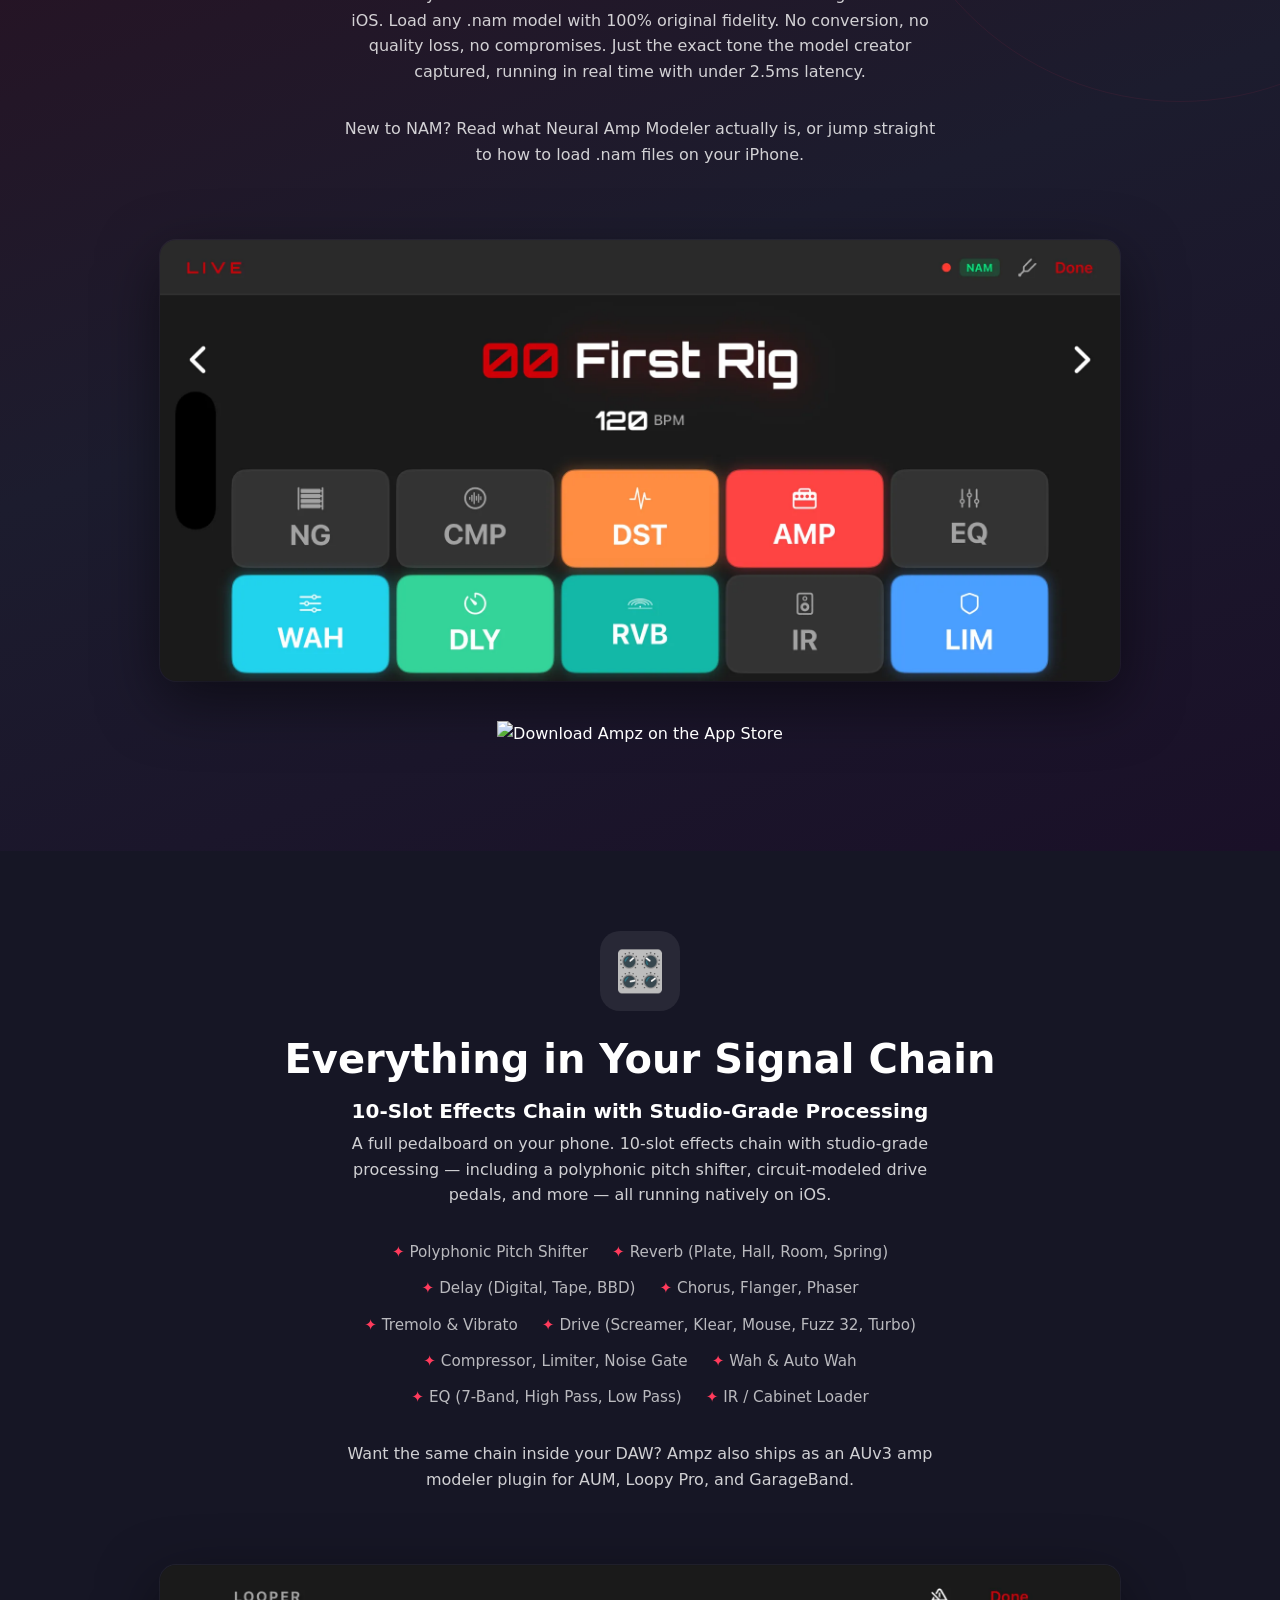
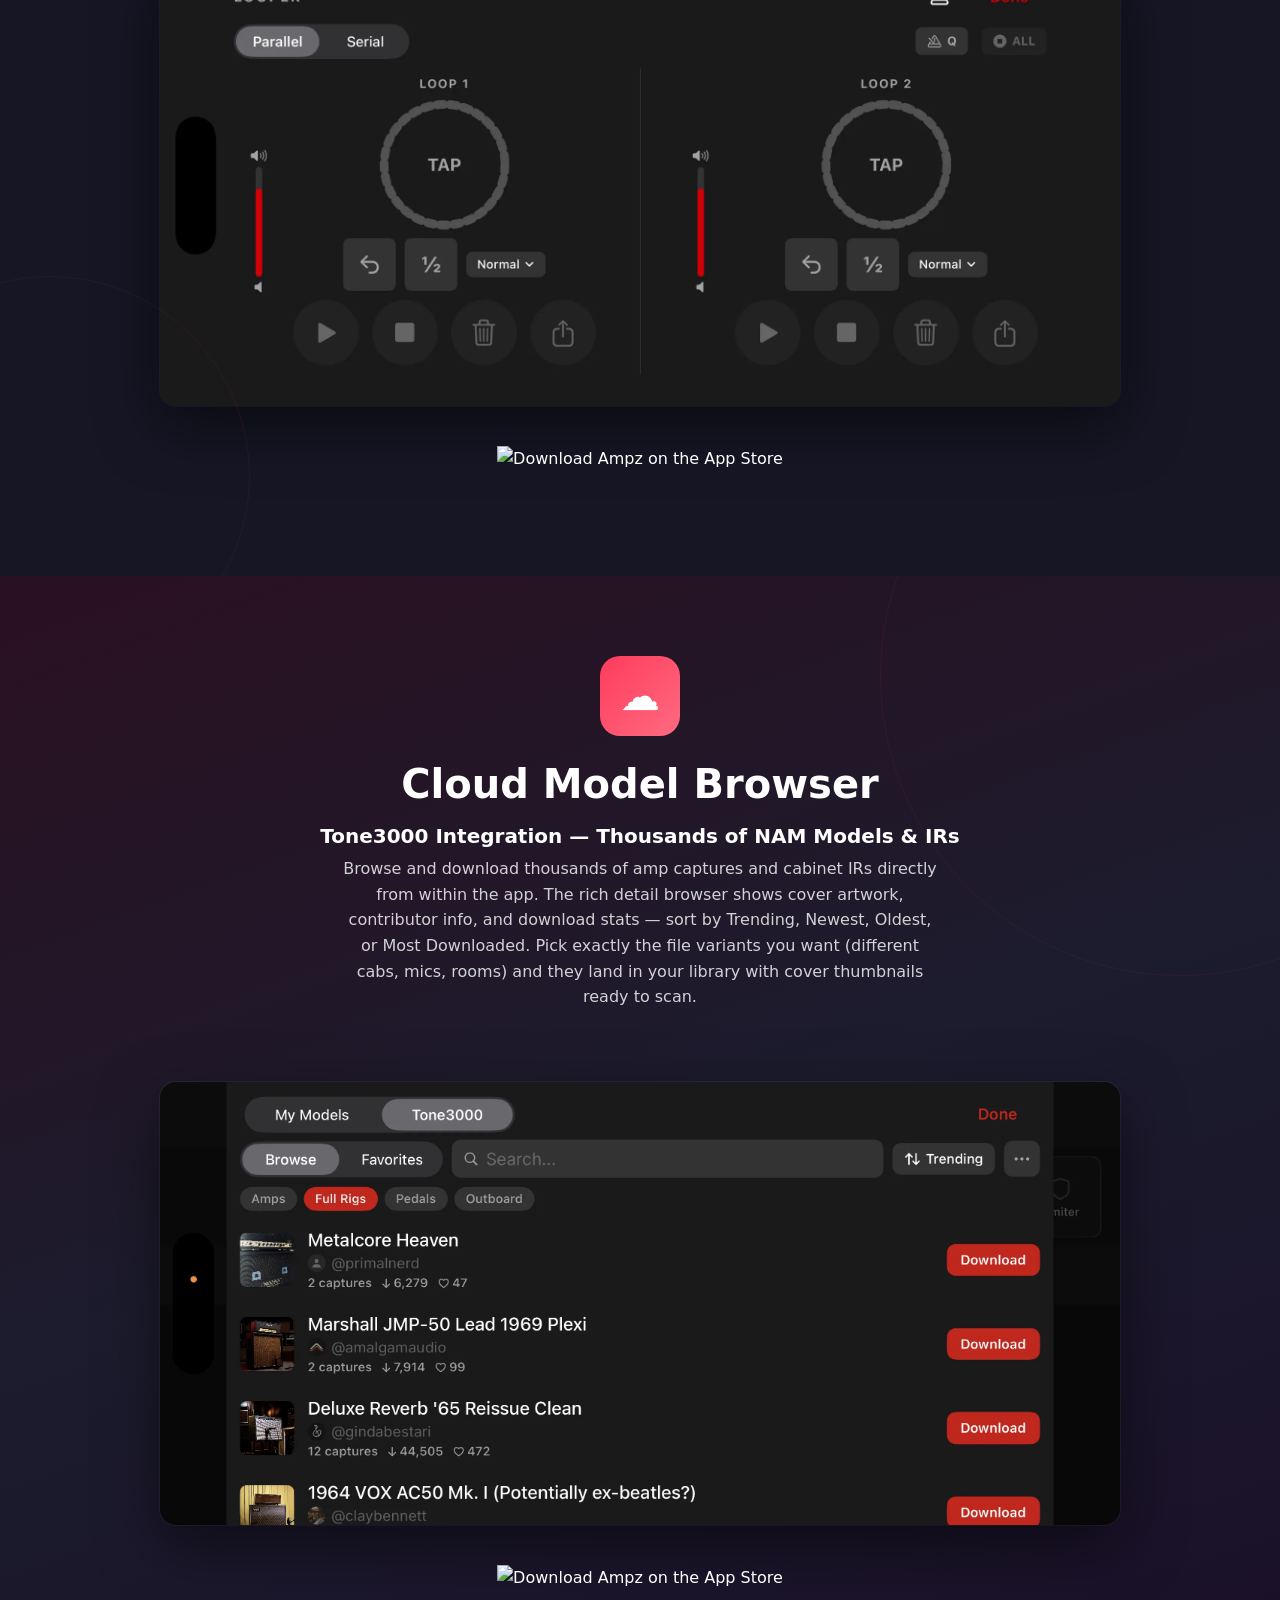
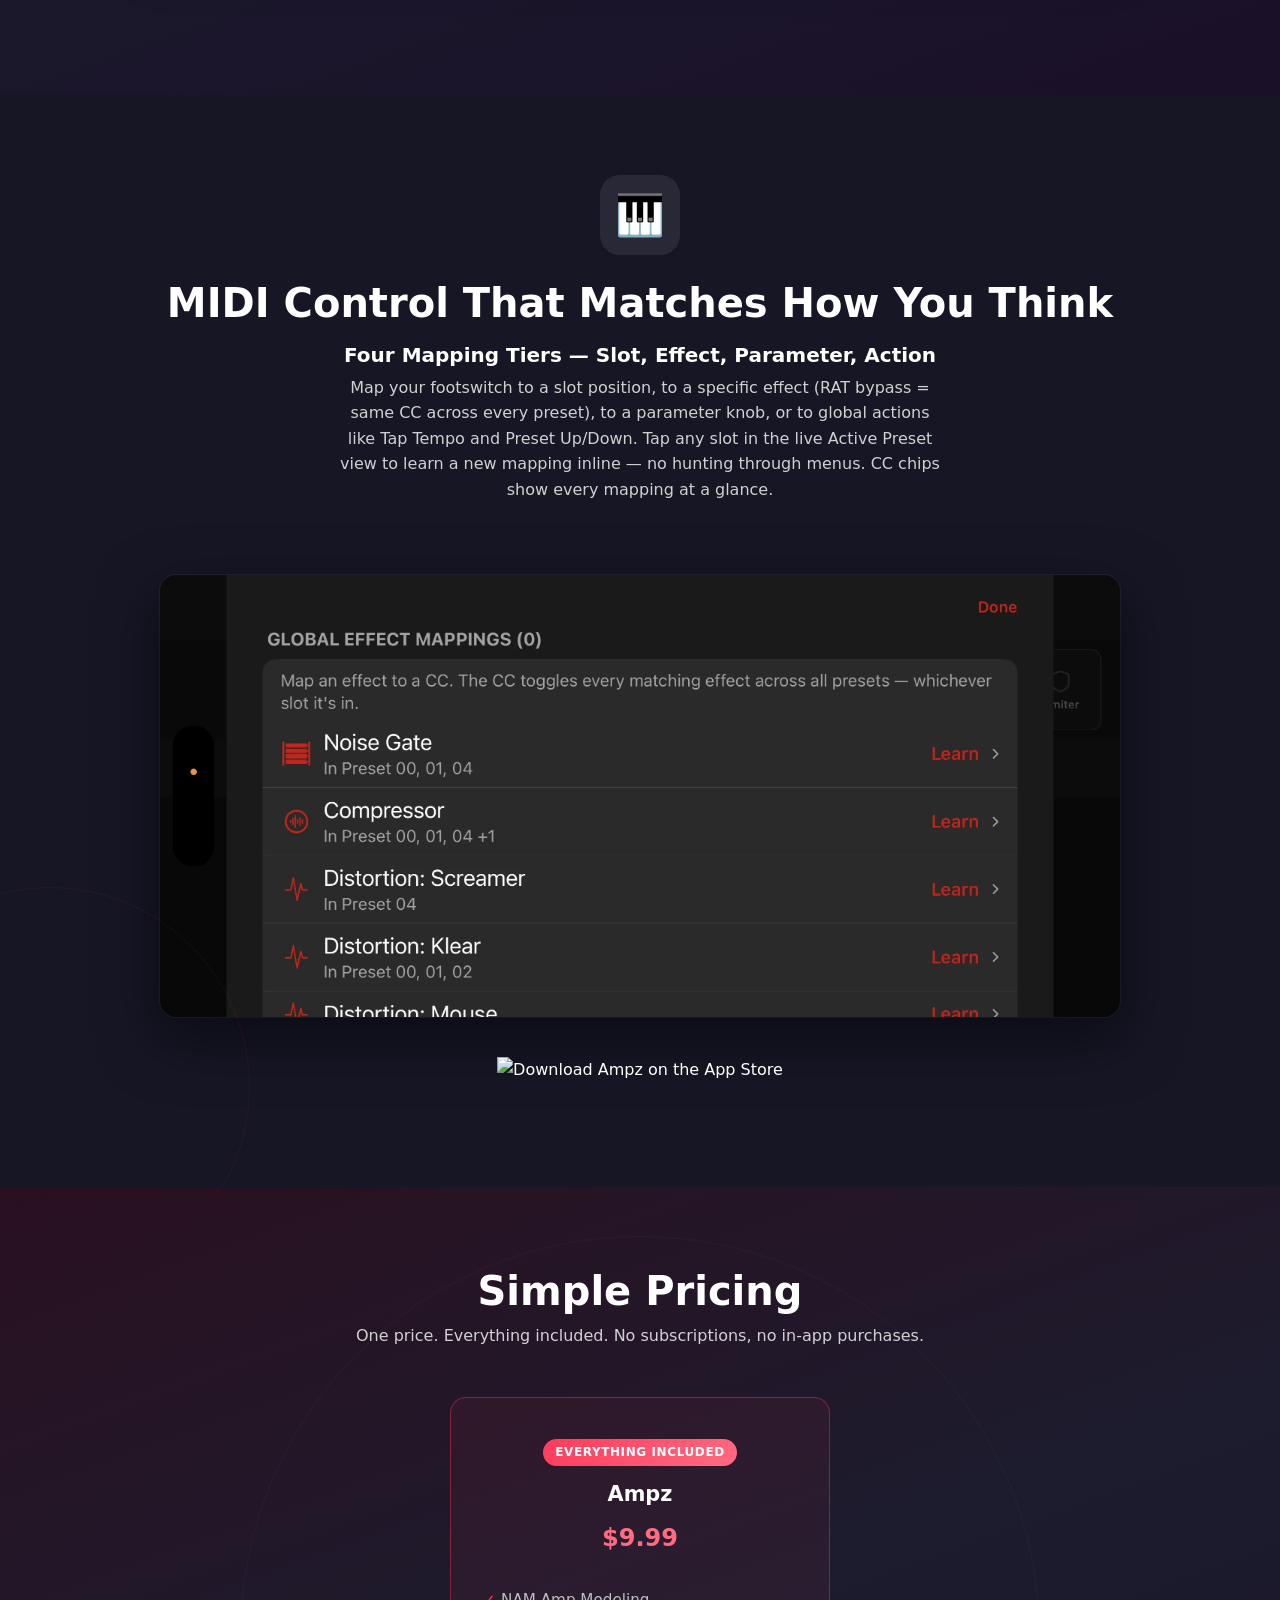
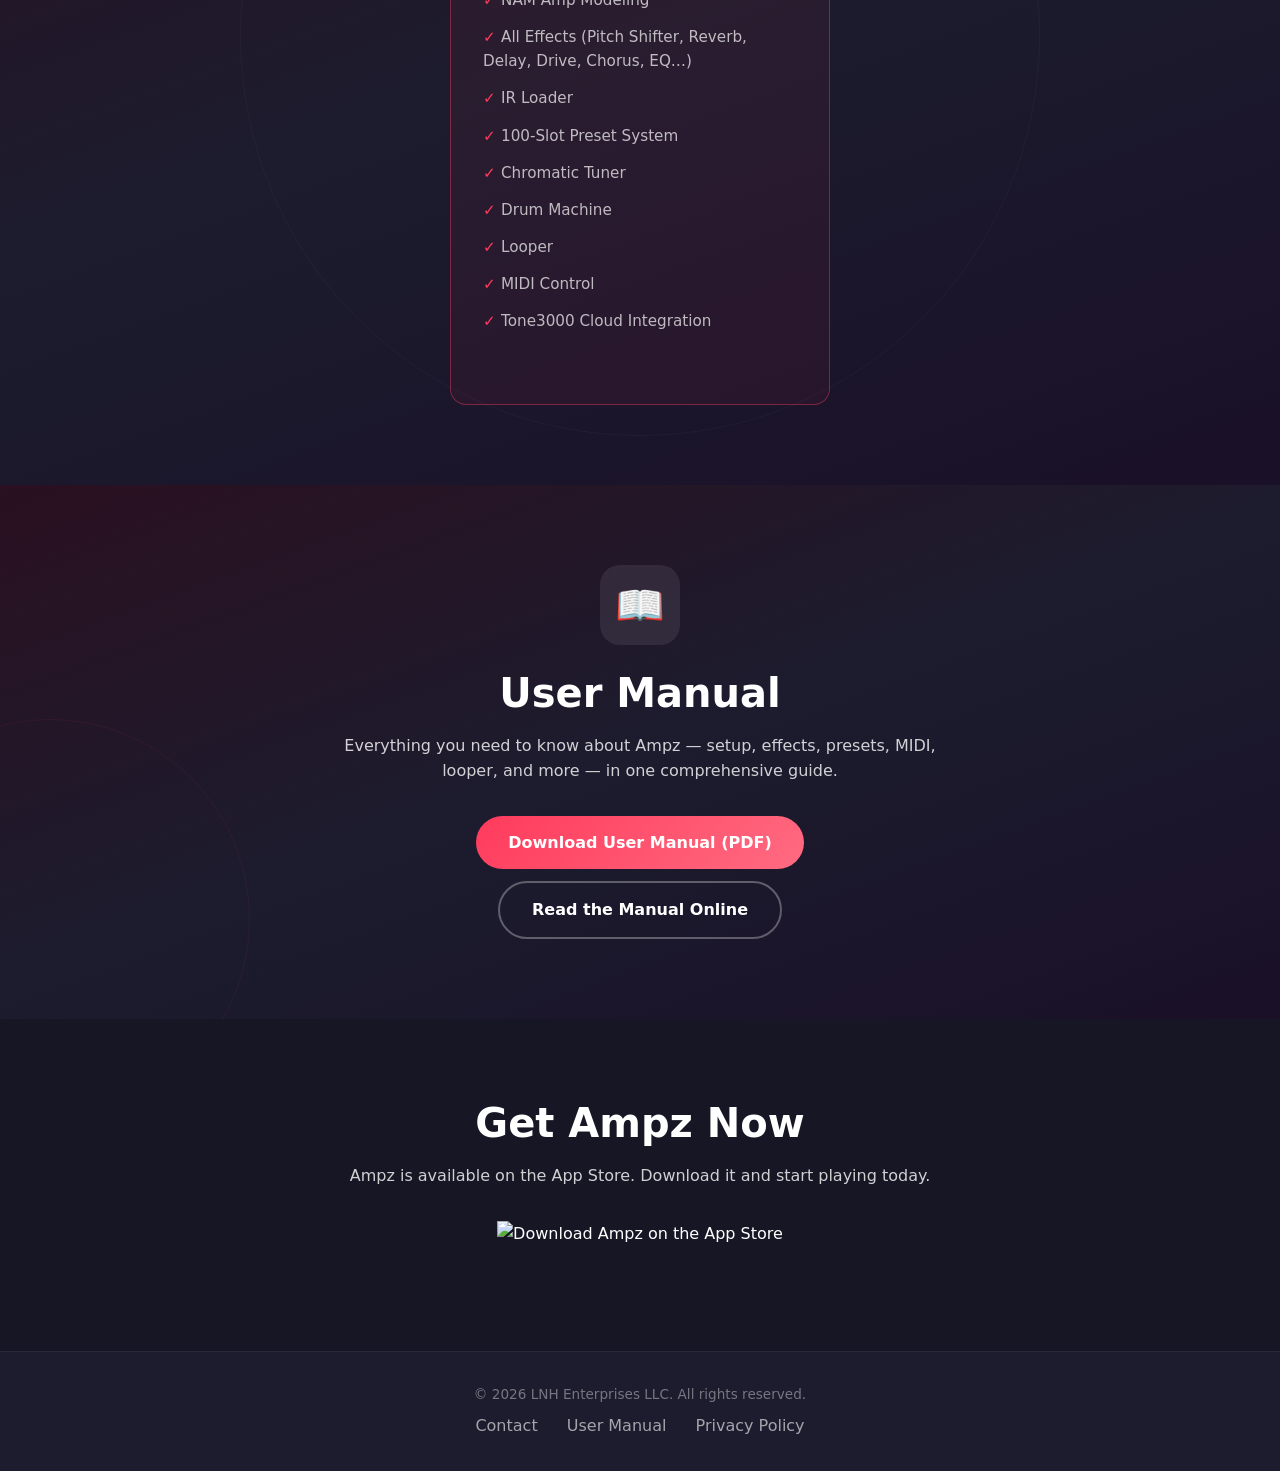
==== commit 715846bb: "SEO: performance hygiene + content depth (P0+P1) - Right-size app-icon 1.7MB -> 26KB (512x512); scre" ====
--- a/index.html
+++ b/index.html
@@ -6,6 +6,13 @@
   <title>Ampz — Neural Amp Modeler (NAM) for iOS</title>
   <meta name="description" content="Ampz brings the Neural Amp Modeler (NAM) to your iPhone. Load .nam files with ultra-low latency — real amp tones, real-time processing, no compromises. Available now on the App Store.">
   <link rel="canonical" href="https://www.ampz.app/">
+
+  <!-- Google Search Console verification: TODO — replace REPLACE_WITH_GSC_TOKEN with the real token from
+       https://search.google.com/search-console (or verify via DNS TXT record instead and remove this tag) -->
+  <meta name="google-site-verification" content="REPLACE_WITH_GSC_TOKEN">
+
+  <!-- LCP: preload the hero screenshot (the page's Largest Contentful Paint element) -->
+  <link rel="preload" as="image" href="images/screenshots/main-view.webp" fetchpriority="high">
 
   <!-- Open Graph -->
   <meta property="og:title" content="Ampz — Neural Amp Modeler (NAM) for iOS">
@@ -23,7 +30,21 @@
   <meta name="twitter:description" content="Run Neural Amp Modeler .nam files on your iPhone with ultra-low latency. Real amp tones, real-time processing. Available now on the App Store.">
   <meta name="twitter:image" content="https://www.ampz.app/images/app-icon.png">
 
-  <!-- Structured Data -->
+  <!-- Structured Data: Organization -->
+  <script type="application/ld+json">
+  {
+    "@context": "https://schema.org",
+    "@type": "Organization",
+    "name": "LNH Enterprises LLC",
+    "url": "https://www.ampz.app",
+    "logo": "https://www.ampz.app/images/app-icon.png",
+    "sameAs": [
+      "https://apps.apple.com/us/app/ampz-guitar/id6761513571"
+    ]
+  }
+  </script>
+
+  <!-- Structured Data: SoftwareApplication -->
   <script type="application/ld+json">
   {
     "@context": "https://schema.org",
@@ -67,13 +88,16 @@
   <link rel="icon" type="image/png" sizes="16x16" href="images/favicon-16.png">
   <link rel="apple-touch-icon" href="images/apple-touch-icon.png">
 
-  <!-- Fonts -->
-  <link rel="preconnect" href="https://fonts.googleapis.com">
-  <link rel="preconnect" href="https://fonts.gstatic.com" crossorigin>
-  <link href="https://fonts.googleapis.com/css2?family=Inter:wght@400;600;700&display=swap" rel="stylesheet">
+  <!-- Fonts: system font stack only — no CDN request, matches the no-third-party-services privacy stance -->
 
   <!-- Styles -->
   <link rel="stylesheet" href="css/style.css">
+
+  <!-- Cookieless analytics (placeholder — disabled): TODO — pick a cookieless provider (e.g. Plausible or
+       Cloudflare Web Analytics), sign up, and replace the data attributes below before uncommenting.
+  <script defer data-domain="ampz.app" src="https://plausible.io/js/script.js"></script>
+  -->
+
 </head>
 <body>
 
@@ -81,6 +105,10 @@
   <header>
     <nav aria-label="Main navigation">
       <a href="#features" class="sr-only">Skip to features</a>
+      <a href="#features">Features</a>
+      <a href="manual/">Manual</a>
+      <a href="what-is-neural-amp-modeler/">What is NAM</a>
+      <a href="privacy.html">Privacy</a>
     </nav>
   </header>
 
@@ -104,7 +132,10 @@
       <a href="Ampz-User-Manual.pdf" class="btn btn-outline" target="_blank">User Manual</a>
 
       <div class="hero-screenshot">
-        <img src="images/screenshots/main-view.png" alt="Ampz main interface showing 10-slot effects chain and NAM amp controls on iPhone" loading="eager" width="2000" height="920">
+        <picture>
+          <source srcset="images/screenshots/main-view.webp" type="image/webp">
+          <img src="images/screenshots/main-view.png" alt="Ampz main interface showing 10-slot effects chain and NAM amp controls on iPhone" loading="eager" fetchpriority="high" decoding="async" width="2000" height="920">
+        </picture>
       </div>
     </div>
   </section>
@@ -117,8 +148,12 @@
       <h2>Neural Amp Modeler (NAM)</h2>
       <h3>A2 Architecture — C++ Inference Engine for iOS</h3>
       <p>Powered by the A2 Architecture — a native C++ inference engine built for iOS. Load any .nam model with 100% original fidelity. No conversion, no quality loss, no compromises. Just the exact tone the model creator captured, running in real time with under 2.5ms latency.</p>
+      <p>New to NAM? Read <a href="what-is-neural-amp-modeler/">what Neural Amp Modeler actually is</a>, or jump straight to <a href="nam-files-iphone/">how to load .nam files on your iPhone</a>.</p>
       <div class="feature-screenshot">
-        <img src="images/screenshots/performance-view.png" alt="Ampz performance view showing real-time latency meter and pedalboard grid" loading="lazy" width="2000" height="920">
+        <picture>
+          <source srcset="images/screenshots/performance-view.webp" type="image/webp">
+          <img src="images/screenshots/performance-view.png" alt="Ampz performance view showing real-time latency meter and pedalboard grid" loading="lazy" width="2000" height="920">
+        </picture>
       </div>
       <a href="https://apps.apple.com/us/app/ampz-guitar/id6761513571" target="_blank">
         <img src="https://developer.apple.com/assets/elements/badges/download-on-the-app-store.svg" alt="Download Ampz on the App Store" style="height:50px;">
@@ -146,8 +181,12 @@
         <li>EQ (7-Band, High Pass, Low Pass)</li>
         <li>IR / Cabinet Loader</li>
       </ul>
+      <p>Want the same chain inside your DAW? Ampz also ships as an <a href="auv3-amp-modeler/">AUv3 amp modeler plugin</a> for AUM, Loopy Pro, and GarageBand.</p>
       <div class="feature-screenshot">
-        <img src="images/screenshots/looper-main-view.png" alt="Ampz looper with dual circular waveform display for recording and overdubbing" loading="lazy" width="2000" height="920">
+        <picture>
+          <source srcset="images/screenshots/looper-main-view.webp" type="image/webp">
+          <img src="images/screenshots/looper-main-view.png" alt="Ampz looper with dual circular waveform display for recording and overdubbing" loading="lazy" width="2000" height="920">
+        </picture>
       </div>
       <a href="https://apps.apple.com/us/app/ampz-guitar/id6761513571" target="_blank">
         <img src="https://developer.apple.com/assets/elements/badges/download-on-the-app-store.svg" alt="Download Ampz on the App Store" style="height:50px;">
@@ -164,7 +203,10 @@
       <h3>Tone3000 Integration — Thousands of NAM Models &amp; IRs</h3>
       <p>Browse and download thousands of amp captures and cabinet IRs directly from within the app. The rich detail browser shows cover artwork, contributor info, and download stats — sort by Trending, Newest, Oldest, or Most Downloaded. Pick exactly the file variants you want (different cabs, mics, rooms) and they land in your library with cover thumbnails ready to scan.</p>
       <div class="feature-screenshot">
-        <img src="images/screenshots/tone-3000-nam-list.png" alt="Ampz in-app Tone3000 browser showing NAM captures with cover artwork and download stats" loading="lazy" width="2000" height="920">
+        <picture>
+          <source srcset="images/screenshots/tone-3000-nam-list.webp" type="image/webp">
+          <img src="images/screenshots/tone-3000-nam-list.png" alt="Ampz in-app Tone3000 browser showing NAM captures with cover artwork and download stats" loading="lazy" width="2000" height="920">
+        </picture>
       </div>
       <a href="https://apps.apple.com/us/app/ampz-guitar/id6761513571" target="_blank">
         <img src="https://developer.apple.com/assets/elements/badges/download-on-the-app-store.svg" alt="Download Ampz on the App Store" style="height:50px;">
@@ -181,7 +223,10 @@
       <h3>Four Mapping Tiers — Slot, Effect, Parameter, Action</h3>
       <p>Map your footswitch to a slot position, to a specific effect (RAT bypass = same CC across every preset), to a parameter knob, or to global actions like Tap Tempo and Preset Up/Down. Tap any slot in the live Active Preset view to learn a new mapping inline — no hunting through menus. CC chips show every mapping at a glance.</p>
       <div class="feature-screenshot">
-        <img src="images/screenshots/midi-global-effect-mappings.png" alt="Ampz MIDI Global Effect Mappings — map a CC to any effect algorithm across all presets" loading="lazy" width="2000" height="920">
+        <picture>
+          <source srcset="images/screenshots/midi-global-effect-mappings.webp" type="image/webp">
+          <img src="images/screenshots/midi-global-effect-mappings.png" alt="Ampz MIDI Global Effect Mappings — map a CC to any effect algorithm across all presets" loading="lazy" width="2000" height="920">
+        </picture>
       </div>
       <a href="https://apps.apple.com/us/app/ampz-guitar/id6761513571" target="_blank">
         <img src="https://developer.apple.com/assets/elements/badges/download-on-the-app-store.svg" alt="Download Ampz on the App Store" style="height:50px;">
@@ -225,6 +270,7 @@
       <h2>User Manual</h2>
       <p>Everything you need to know about Ampz — setup, effects, presets, MIDI, looper, and more — in one comprehensive guide.</p>
       <a href="Ampz-User-Manual.pdf" class="btn btn-primary" target="_blank">Download User Manual (PDF)</a>
+      <a href="manual/" class="btn btn-outline" style="margin-top:0.75rem;">Read the Manual Online</a>
     </div>
   </section>
 
--- a/css/style.css
+++ b/css/style.css
@@ -24,7 +24,7 @@
 }
 
 body {
-  font-family: 'Inter', -apple-system, BlinkMacSystemFont, 'Segoe UI', sans-serif;
+  font-family: -apple-system, BlinkMacSystemFont, 'Segoe UI', system-ui, sans-serif;
   background: #1C1C2E;
   color: #ffffff;
   line-height: 1.6;
@@ -65,6 +65,34 @@
 p {
   color: rgba(255, 255, 255, 0.8);
   max-width: 600px;
+}
+
+/* ===== Header / Nav ===== */
+header {
+  position: absolute;
+  top: 0;
+  left: 0;
+  right: 0;
+  z-index: 2;
+  padding: 1.5rem;
+}
+
+header nav {
+  display: flex;
+  justify-content: center;
+  gap: 1.75rem;
+  flex-wrap: wrap;
+}
+
+header nav a:not(.sr-only) {
+  font-size: 0.9rem;
+  font-weight: 600;
+  color: rgba(255, 255, 255, 0.65);
+  transition: color 0.2s;
+}
+
+header nav a:not(.sr-only):hover {
+  color: #FF6B81;
 }
 
 /* ===== Layout ===== */
@@ -408,46 +436,109 @@
   margin: 0 0.75rem;
 }
 
-/* ===== Privacy Policy Page ===== */
-.privacy-page {
+/* ===== Privacy Policy Page / Long-form Content Pages (manual, education articles) ===== */
+.privacy-page,
+.content-page {
   padding: 4rem 1.5rem;
   min-height: 100vh;
 }
 
-.privacy-page h1 {
+.privacy-page h1,
+.content-page h1 {
   margin-bottom: 0.5rem;
 }
 
-.privacy-page .effective-date {
+.privacy-page .effective-date,
+.content-page .effective-date {
   color: rgba(255, 255, 255, 0.4);
   font-size: 0.9rem;
   margin-bottom: 3rem;
 }
 
-.privacy-page h2 {
+.privacy-page h2,
+.content-page h2 {
   font-size: 1.4rem;
   margin-top: 2.5rem;
   margin-bottom: 0.75rem;
 }
 
+.privacy-page h3,
+.content-page h3 {
+  font-size: 1.1rem;
+  margin-top: 1.5rem;
+}
+
 .privacy-page p,
-.privacy-page li {
+.privacy-page li,
+.content-page p,
+.content-page li {
   color: rgba(255, 255, 255, 0.75);
   max-width: 700px;
   margin-bottom: 1rem;
 }
 
-.privacy-page ul {
+.privacy-page ul,
+.privacy-page ol,
+.content-page ul,
+.content-page ol {
   padding-left: 1.5rem;
   margin-bottom: 1rem;
 }
 
-.privacy-page a {
+.privacy-page a,
+.content-page a {
   color: #FF6B81;
 }
 
-.privacy-page a:hover {
+.privacy-page a:hover,
+.content-page a:hover {
   text-decoration: underline;
+}
+
+.content-page .intro {
+  color: rgba(255, 255, 255, 0.85);
+  font-size: 1.1rem;
+  max-width: 700px;
+  margin-bottom: 2rem;
+}
+
+.content-page .content-cta {
+  margin: 2.5rem 0;
+}
+
+.content-page section {
+  padding: 0;
+  overflow: visible;
+}
+
+.content-page table {
+  border-collapse: collapse;
+  margin-bottom: 1.5rem;
+  max-width: 700px;
+}
+
+.content-page th,
+.content-page td {
+  border: 1px solid rgba(255, 255, 255, 0.12);
+  padding: 0.5rem 0.9rem;
+  text-align: left;
+  color: rgba(255, 255, 255, 0.75);
+  font-size: 0.92rem;
+}
+
+.content-page th {
+  color: rgba(255, 255, 255, 0.9);
+  background: rgba(255, 255, 255, 0.04);
+}
+
+.content-page .related-pages {
+  margin-top: 3rem;
+  padding-top: 1.5rem;
+  border-top: 1px solid rgba(255, 255, 255, 0.08);
+}
+
+.content-page .related-pages h2 {
+  margin-top: 0;
 }
 
 .back-link {
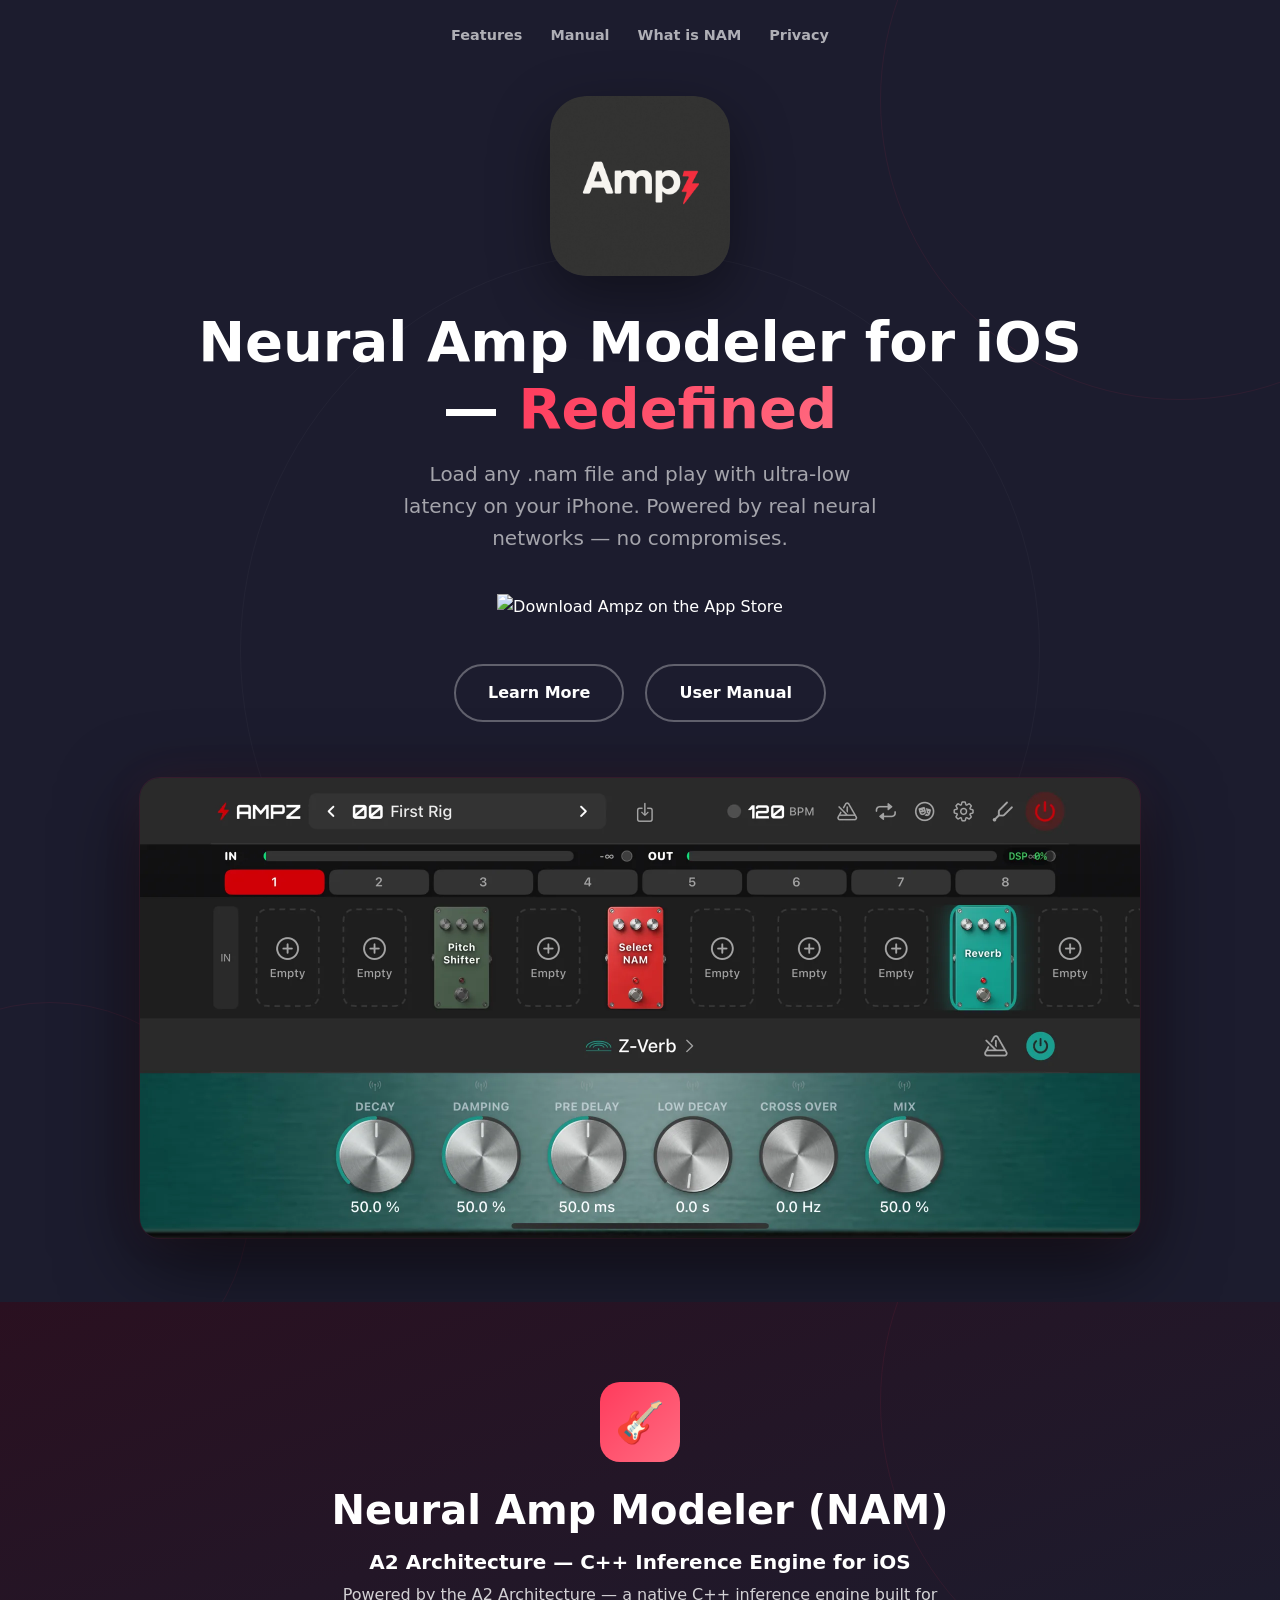
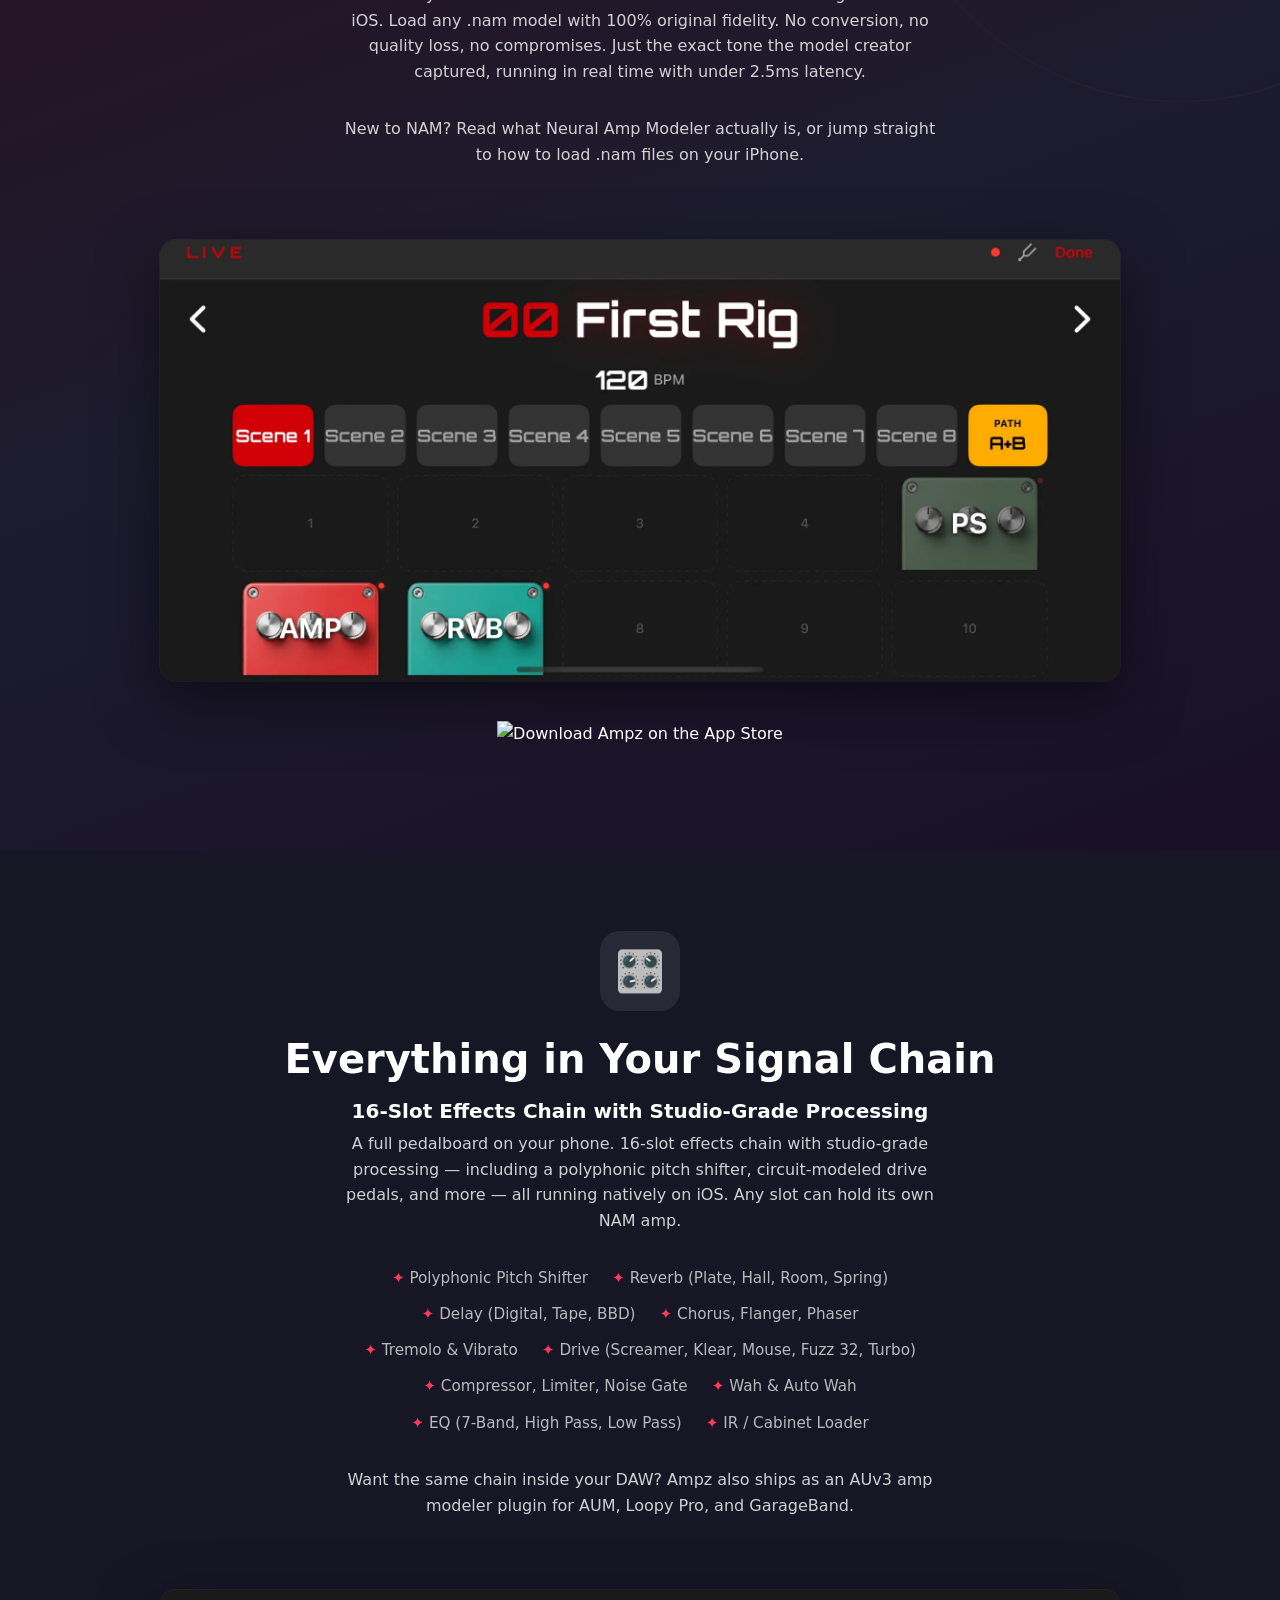
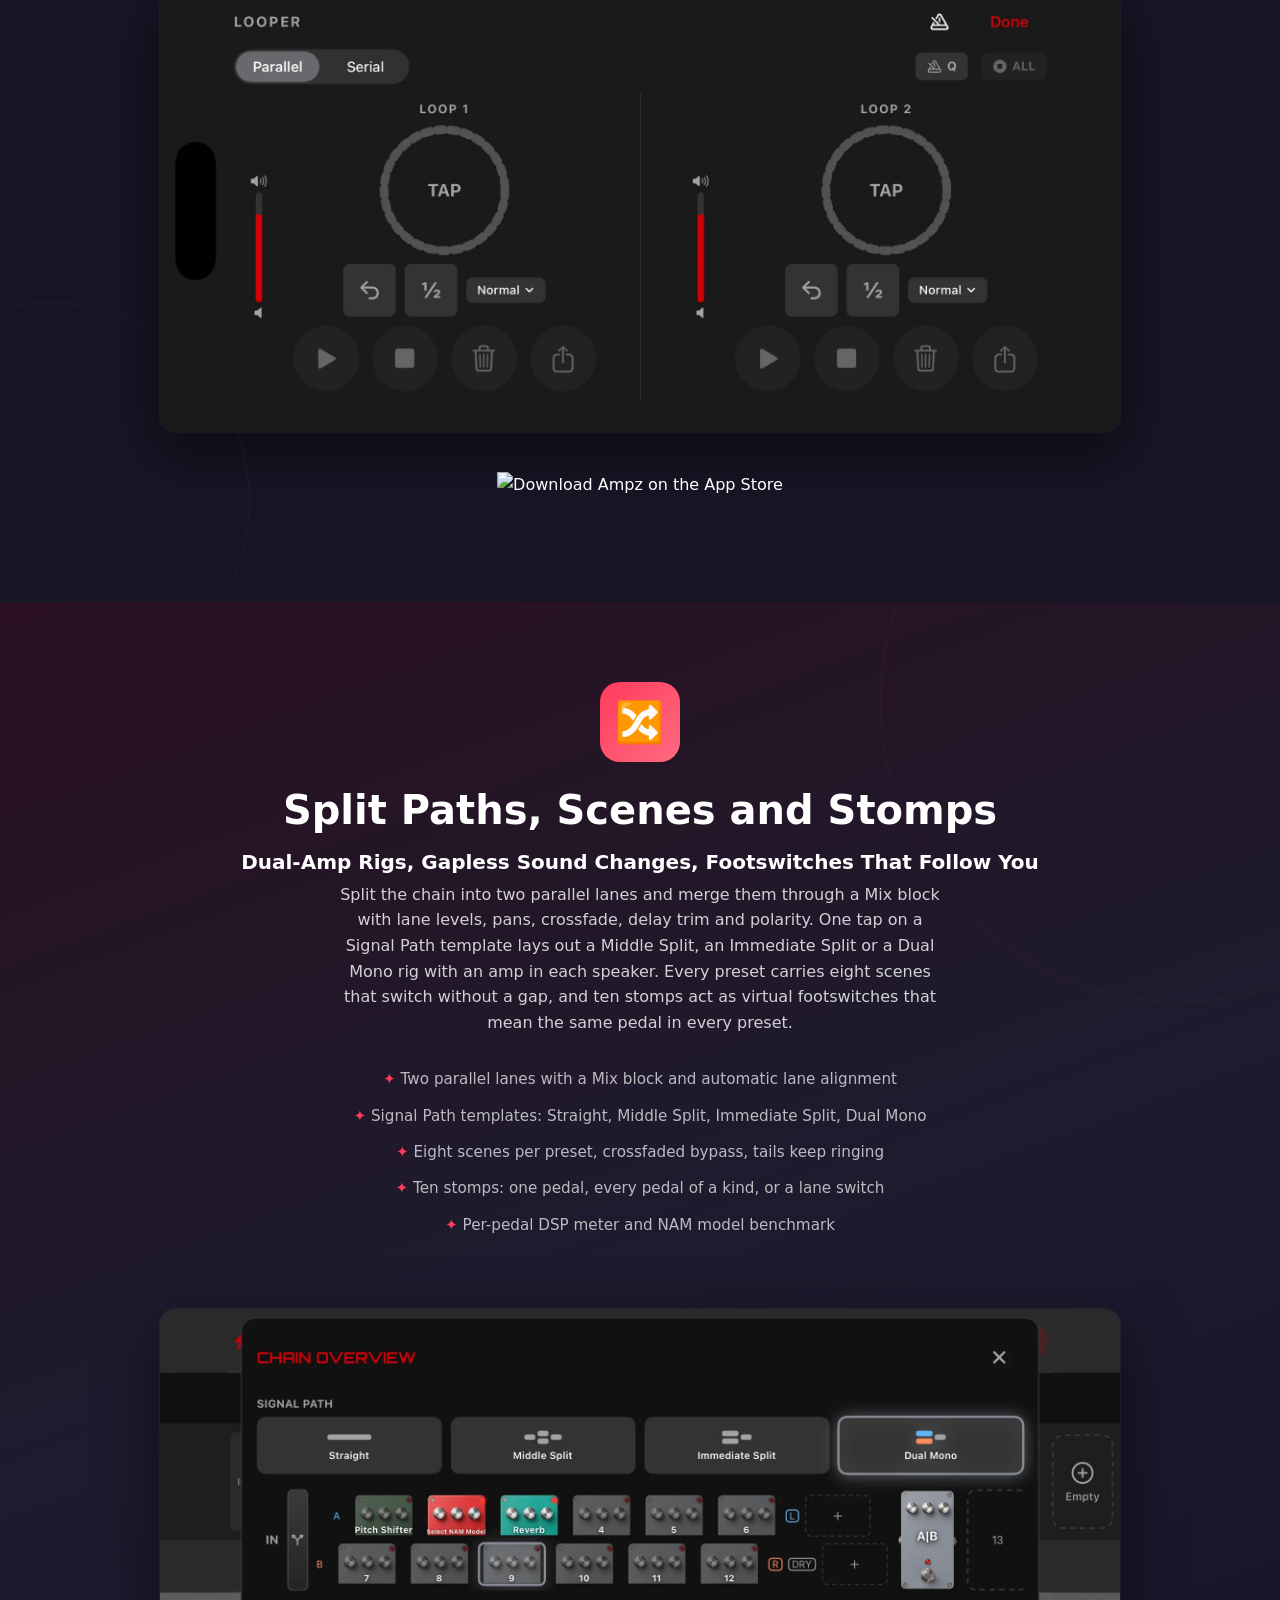
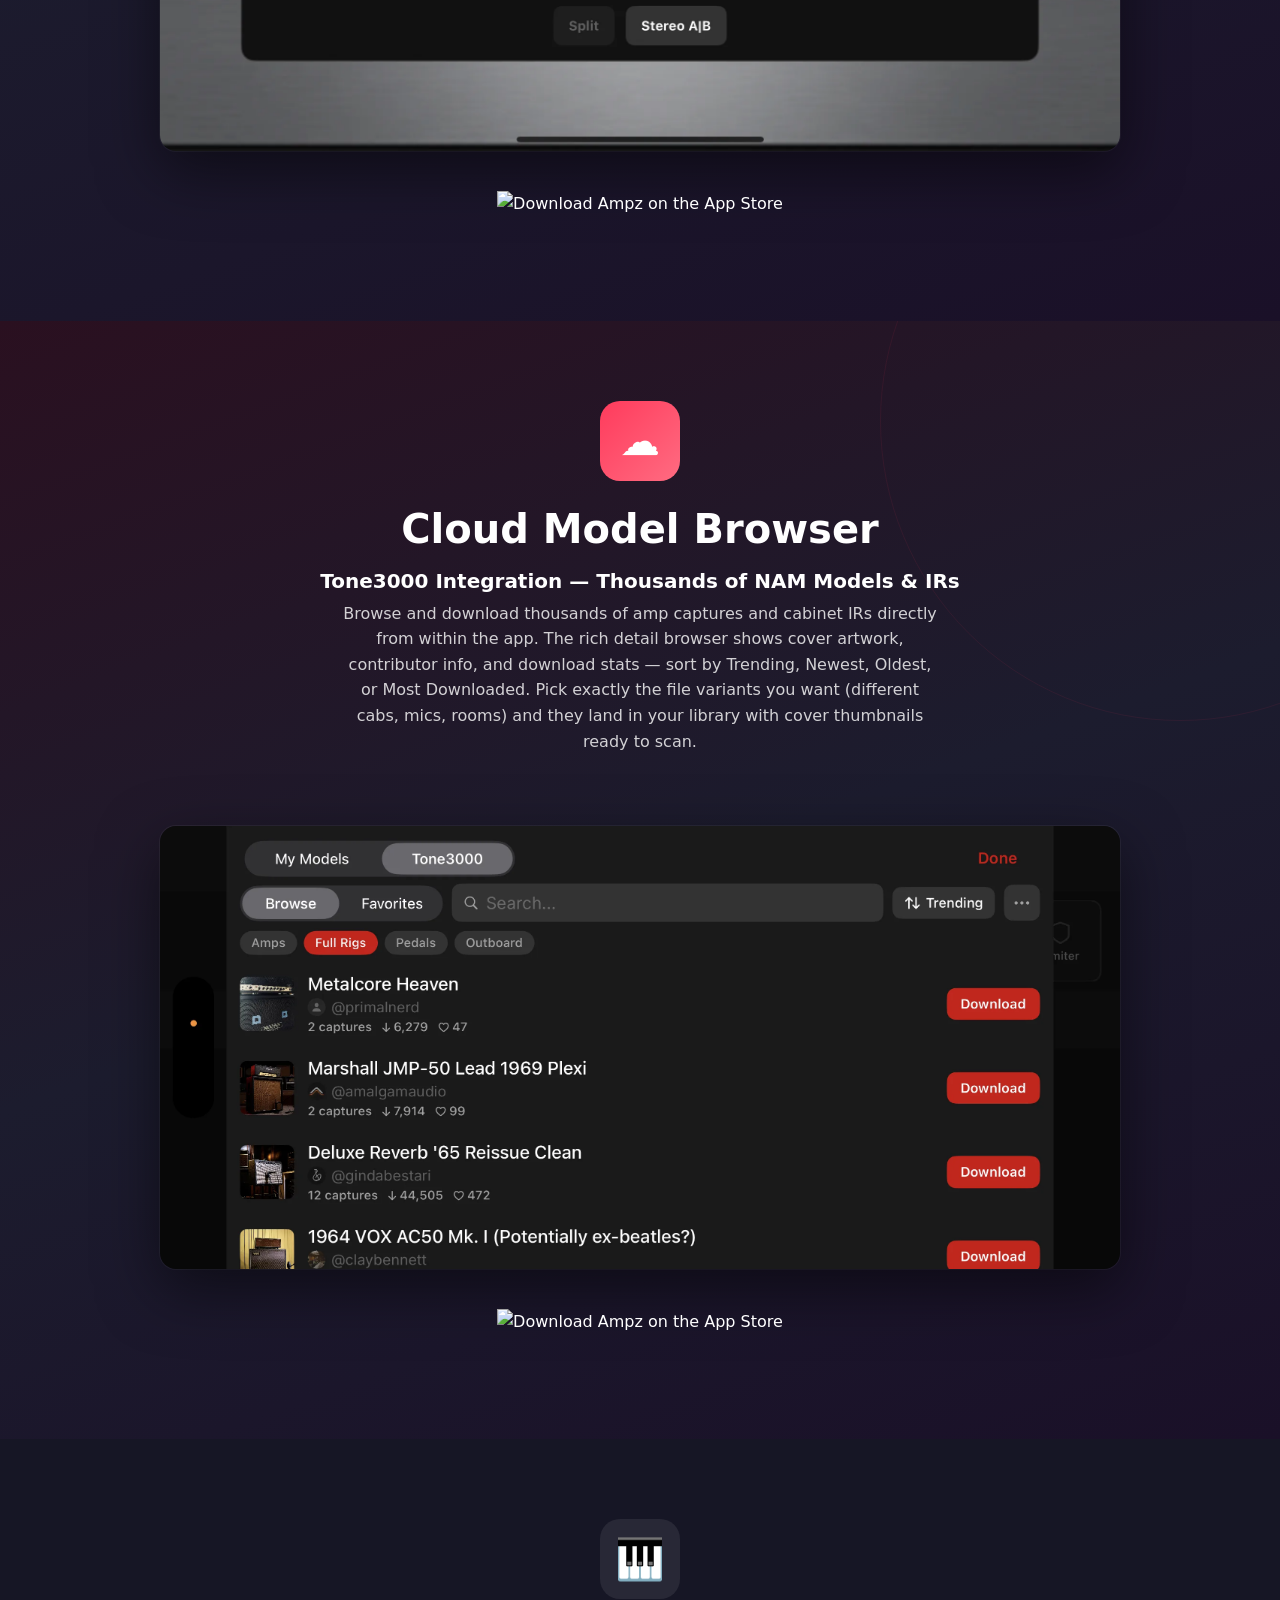
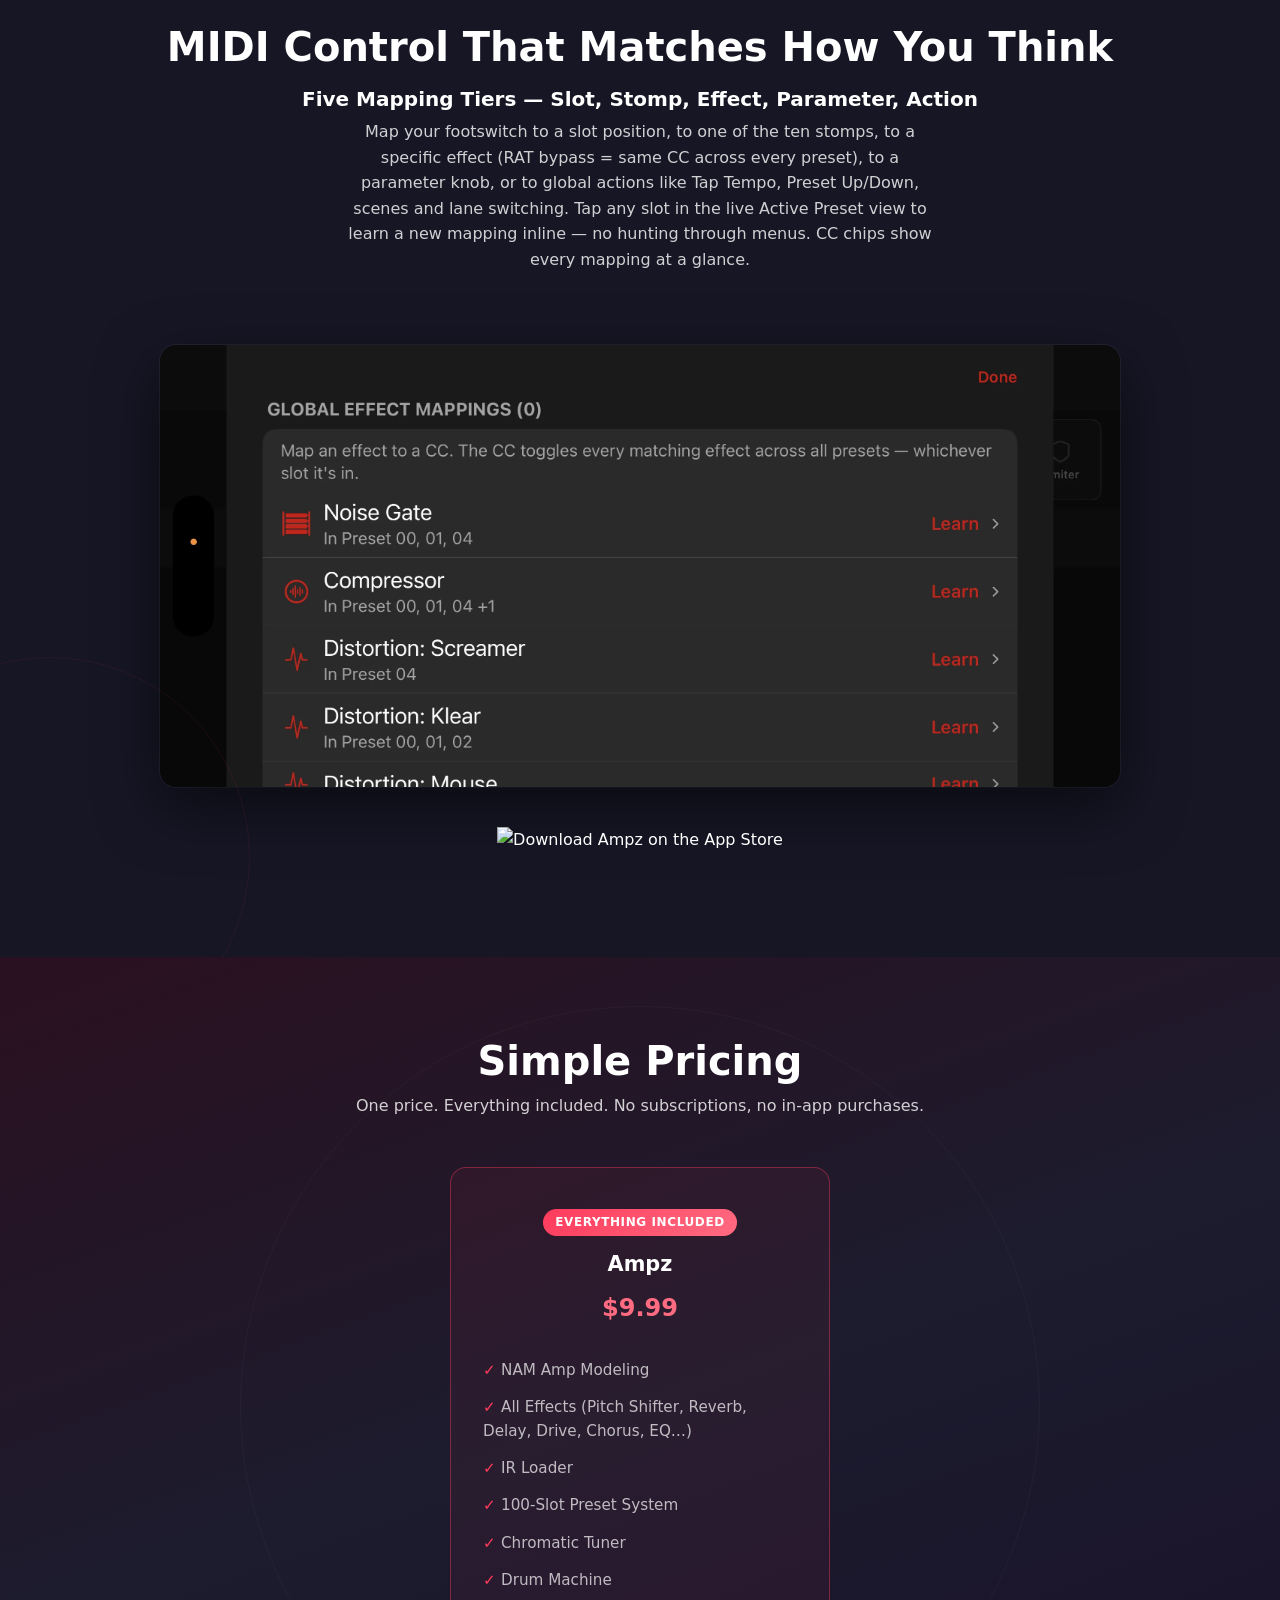
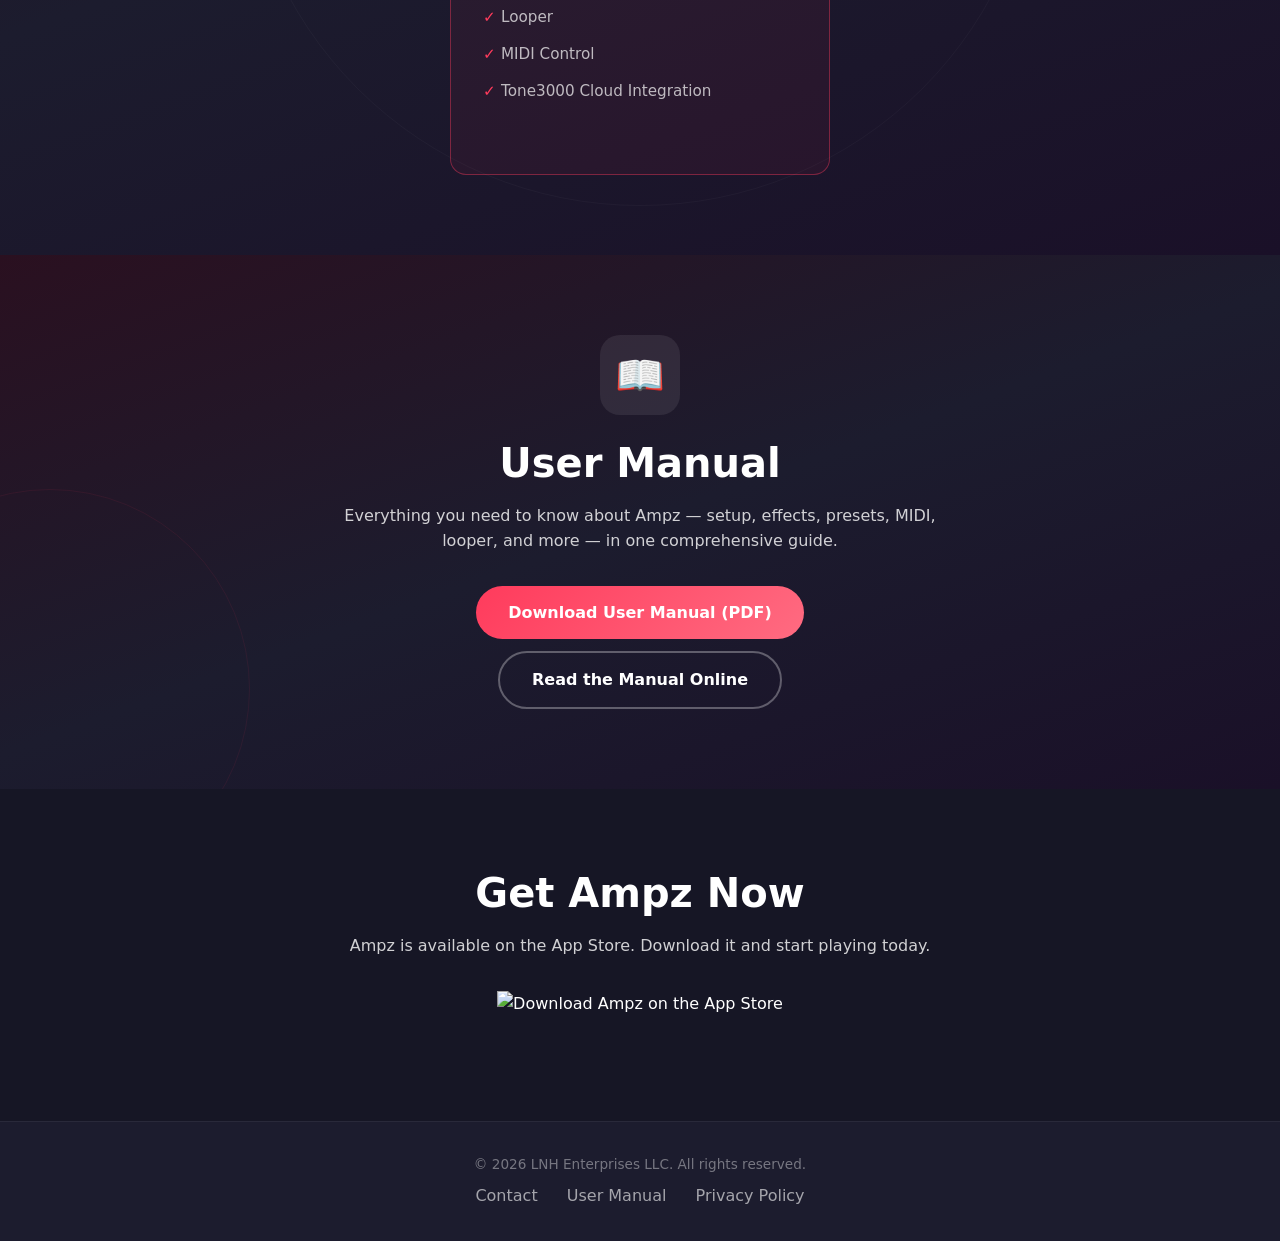
==== commit 07d42860: "manual + site: 1.9.0 — 16 slots, split paths, scenes, stomps, five MIDI tiers Landing page gains a S" ====
--- a/index.html
+++ b/index.html
@@ -6,10 +6,7 @@
   <title>Ampz — Neural Amp Modeler (NAM) for iOS</title>
   <meta name="description" content="Ampz brings the Neural Amp Modeler (NAM) to your iPhone. Load .nam files with ultra-low latency — real amp tones, real-time processing, no compromises. Available now on the App Store.">
   <link rel="canonical" href="https://www.ampz.app/">
-
-  <!-- Google Search Console verification: TODO — replace REPLACE_WITH_GSC_TOKEN with the real token from
-       https://search.google.com/search-console (or verify via DNS TXT record instead and remove this tag) -->
-  <meta name="google-site-verification" content="REPLACE_WITH_GSC_TOKEN">
+  <!-- Search Console ownership verified via DNS TXT record (Domain property). -->
 
   <!-- LCP: preload the hero screenshot (the page's Largest Contentful Paint element) -->
   <link rel="preload" as="image" href="images/screenshots/main-view.webp" fetchpriority="high">
@@ -70,12 +67,14 @@
     "featureList": [
       "Neural Amp Modeler (NAM) with sub-2.5ms latency",
       "Polyphonic pitch shifter",
-      "10-slot effects chain with studio-grade processing",
+      "16-slot effects chain with split signal paths and a Mix block",
+      "8 scenes per preset with gapless switching",
+      "Ten assignable stomps for live performance",
       "100-slot preset system",
       "IR/cabinet loader",
       "Tone3000 cloud integration with rich detail browser",
       "Chromatic tuner",
-      "MIDI control with slot, per-effect, and global action mappings",
+      "MIDI control with slot, stomp, per-effect, parameter and global action mappings",
       "Drum machine",
       "Looper"
     ]
@@ -93,10 +92,6 @@
   <!-- Styles -->
   <link rel="stylesheet" href="css/style.css">
 
-  <!-- Cookieless analytics (placeholder — disabled): TODO — pick a cookieless provider (e.g. Plausible or
-       Cloudflare Web Analytics), sign up, and replace the data attributes below before uncommenting.
-  <script defer data-domain="ampz.app" src="https://plausible.io/js/script.js"></script>
-  -->
 
 </head>
 <body>
@@ -134,7 +129,7 @@
       <div class="hero-screenshot">
         <picture>
           <source srcset="images/screenshots/main-view.webp" type="image/webp">
-          <img src="images/screenshots/main-view.png" alt="Ampz main interface showing 10-slot effects chain and NAM amp controls on iPhone" loading="eager" fetchpriority="high" decoding="async" width="2000" height="920">
+          <img src="images/screenshots/main-view.png" alt="Ampz main interface showing the 16-slot effects chain, scene row and NAM amp controls on iPhone" loading="eager" fetchpriority="high" decoding="async" width="2000" height="920">
         </picture>
       </div>
     </div>
@@ -167,8 +162,8 @@
     <div class="container">
       <div class="feature-icon">🎛️</div>
       <h2>Everything in Your Signal Chain</h2>
-      <h3>10-Slot Effects Chain with Studio-Grade Processing</h3>
-      <p>A full pedalboard on your phone. 10-slot effects chain with studio-grade processing — including a polyphonic pitch shifter, circuit-modeled drive pedals, and more — all running natively on iOS.</p>
+      <h3>16-Slot Effects Chain with Studio-Grade Processing</h3>
+      <p>A full pedalboard on your phone. 16-slot effects chain with studio-grade processing — including a polyphonic pitch shifter, circuit-modeled drive pedals, and more — all running natively on iOS. Any slot can hold its own NAM amp.</p>
       <ul class="feature-list">
         <li>Polyphonic Pitch Shifter</li>
         <li>Reverb (Plate, Hall, Room, Spring)</li>
@@ -194,6 +189,33 @@
     </div>
   </section>
 
+  <!-- ===== Feature 2b: Signal path, scenes, stomps ===== -->
+  <section class="feature feature-gradient">
+    <div class="bg-circle bg-circle-1"></div>
+    <div class="container">
+      <div class="feature-icon">🔀</div>
+      <h2>Split Paths, Scenes and Stomps</h2>
+      <h3>Dual-Amp Rigs, Gapless Sound Changes, Footswitches That Follow You</h3>
+      <p>Split the chain into two parallel lanes and merge them through a Mix block with lane levels, pans, crossfade, delay trim and polarity. One tap on a Signal Path template lays out a Middle Split, an Immediate Split or a Dual Mono rig with an amp in each speaker. Every preset carries eight scenes that switch without a gap, and ten stomps act as virtual footswitches that mean the same pedal in every preset.</p>
+      <ul class="feature-list">
+        <li>Two parallel lanes with a Mix block and automatic lane alignment</li>
+        <li>Signal Path templates: Straight, Middle Split, Immediate Split, Dual Mono</li>
+        <li>Eight scenes per preset, crossfaded bypass, tails keep ringing</li>
+        <li>Ten stomps: one pedal, every pedal of a kind, or a lane switch</li>
+        <li>Per-pedal DSP meter and NAM model benchmark</li>
+      </ul>
+      <div class="feature-screenshot">
+        <picture>
+          <source srcset="images/screenshots/chain-overview-dual-mono.webp" type="image/webp">
+          <img src="images/screenshots/chain-overview-dual-mono.png" alt="Ampz Chain Overview showing a Dual Mono split rig with lanes A and B and the Signal Path templates" loading="lazy" width="2000" height="920">
+        </picture>
+      </div>
+      <a href="https://apps.apple.com/us/app/ampz-guitar/id6761513571" target="_blank">
+        <img src="https://developer.apple.com/assets/elements/badges/download-on-the-app-store.svg" alt="Download Ampz on the App Store" style="height:50px;">
+      </a>
+    </div>
+  </section>
+
   <!-- ===== Feature 3: Tone3000 Cloud ===== -->
   <section class="feature feature-gradient">
     <div class="bg-circle bg-circle-1"></div>
@@ -220,8 +242,8 @@
     <div class="container">
       <div class="feature-icon">🎹</div>
       <h2>MIDI Control That Matches How You Think</h2>
-      <h3>Four Mapping Tiers — Slot, Effect, Parameter, Action</h3>
-      <p>Map your footswitch to a slot position, to a specific effect (RAT bypass = same CC across every preset), to a parameter knob, or to global actions like Tap Tempo and Preset Up/Down. Tap any slot in the live Active Preset view to learn a new mapping inline — no hunting through menus. CC chips show every mapping at a glance.</p>
+      <h3>Five Mapping Tiers — Slot, Stomp, Effect, Parameter, Action</h3>
+      <p>Map your footswitch to a slot position, to one of the ten stomps, to a specific effect (RAT bypass = same CC across every preset), to a parameter knob, or to global actions like Tap Tempo, Preset Up/Down, scenes and lane switching. Tap any slot in the live Active Preset view to learn a new mapping inline — no hunting through menus. CC chips show every mapping at a glance.</p>
       <div class="feature-screenshot">
         <picture>
           <source srcset="images/screenshots/midi-global-effect-mappings.webp" type="image/webp">
@@ -297,5 +319,6 @@
     </nav>
   </footer>
 
+  <!-- Cloudflare Web Analytics --><script type='module' src='https://static.cloudflareinsights.com/beacon.min.js' data-cf-beacon='{"token": "b3b1096a367d4c2ba01e5955b0278883"}'></script><!-- End Cloudflare Web Analytics -->
 </body>
 </html>
